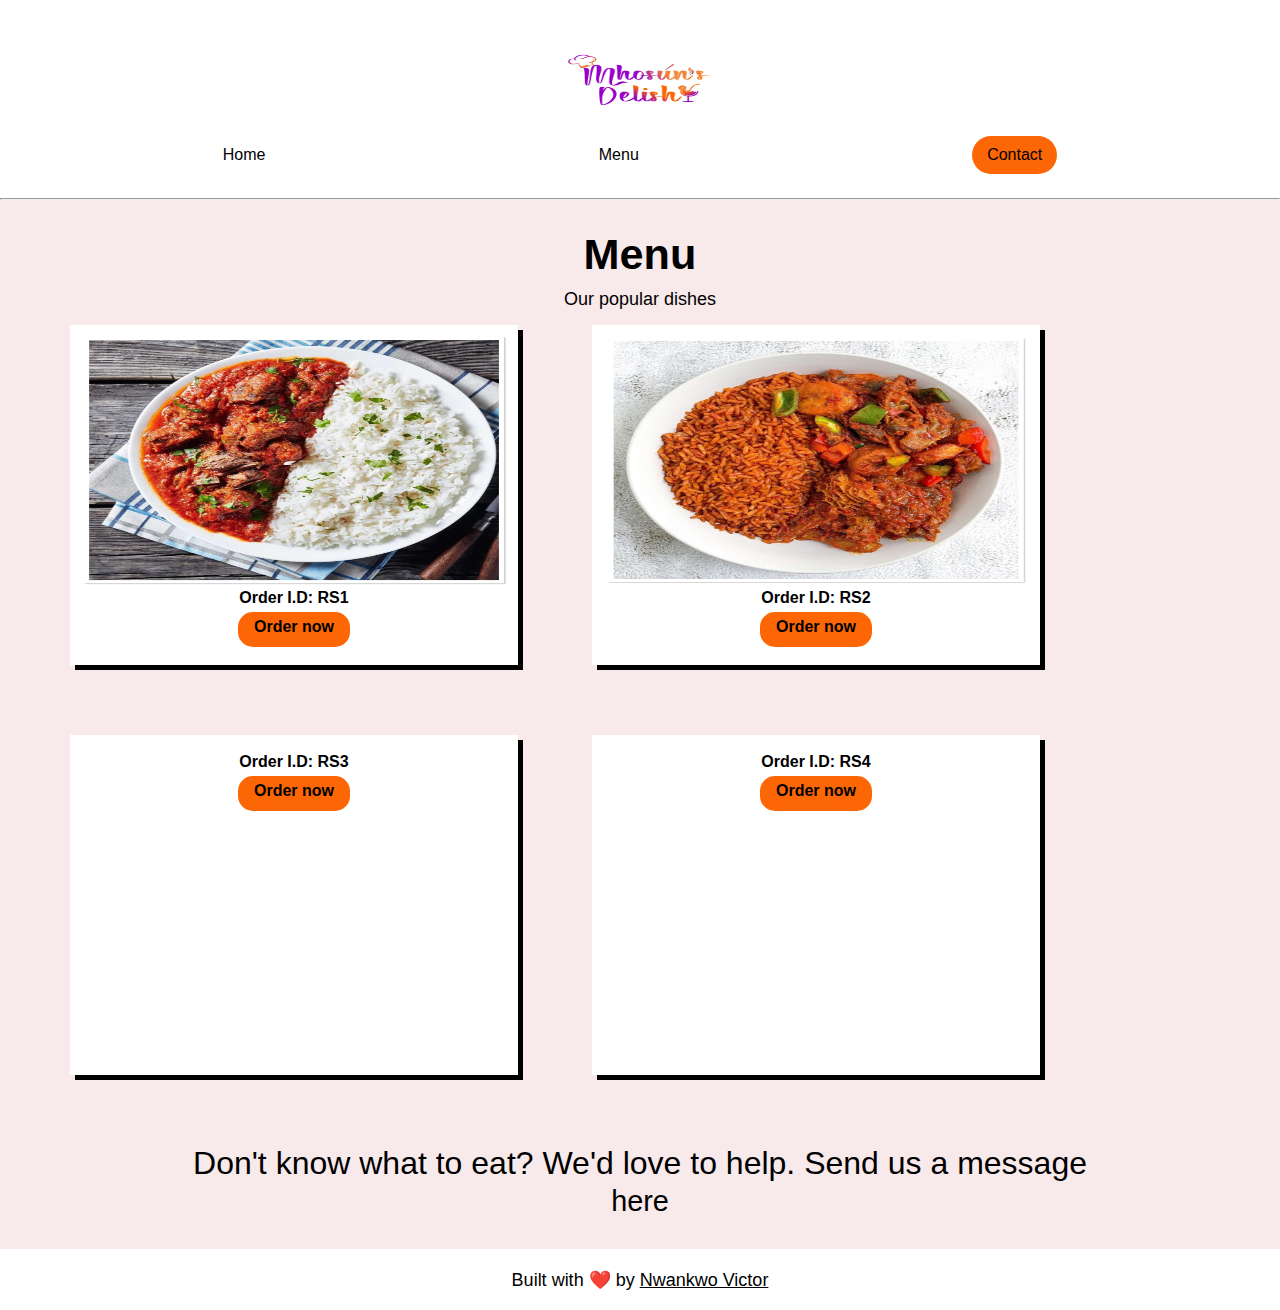
==== menu.html @ 2c5dbc8f "Chore: finshed development of mobile, mobile landscape, and tablet screen sizes of Mhosún Delish lan" ====
<!DOCTYPE html>
<html lang="en">
<head>
    <meta charset="UTF-8">
    <meta name="viewport" content="width=device-width, initial-scale=1.0">
    <title>Menu</title>
    <link rel="stylesheet" href="styles.css">
    <link rel="shortcut icon" href="./assets/logo.jpg" type="image/x-icon">
    <link rel="preconnect" href="https://fonts.googleapis.com">
    <link rel="preconnect" href="https://fonts.gstatic.com" crossorigin>
    <link href="https://fonts.googleapis.com/css2?family=Lato:ital,wght@0,100;0,300;0,400;0,700;0,900;1,100;1,300;1,400;1,700;1,900&family=Rouge+Script&display=swap" rel="stylesheet">
    <link rel="preconnect" href="https://fonts.googleapis.com">
    <link rel="preconnect" href="https://fonts.gstatic.com" crossorigin>
    <link href="https://fonts.googleapis.com/css2?family=Lato:ital,wght@0,100;0,300;0,400;0,700;0,900;1,100;1,300;1,400;1,700;1,900&family=Niconne&family=Rouge+Script&display=swap" rel="stylesheet">
</head>
<body>
    <div id="header">
        <a href="/"><img src="./assets/logo.jpg" alt="logo" class="logo"></a>
        <nav>
            <a href="index.html">Home</a>
            <a href="menu.html">Menu</a>
            <a href="https://www.instagram.com/mhosuns.delish?igsh=NTc4MTIwNjQ2YQ==" class="contact" target="_blank">Contact</a>
        </nav>
    </div>

    <hr>

    <div id="Menu">
        <h1>Menu</h1>
        <p>Our popular dishes</p>
        <div class="menu-tile">
            <img src="./assets/Hero pic - 1.jpg" alt="" class="menu-img">
            <p>Order I.D: RS1</p>
            <button><a href="https://www.instagram.com/mhosuns.delish?igsh=NTc4MTIwNjQ2YQ==" target="_blank"><p>Order now</p></a></button>
        </div>
        <div class="menu-tile">
            <img src="./assets/Hero pic - 2.jpg" alt="" class="menu-img">
            <p>Order I.D: RS2</p>
            <button><a href="https://www.instagram.com/mhosuns.delish?igsh=NTc4MTIwNjQ2YQ==" target="_blank"><p>Order now</p></a></button>
        </div>
        <div class="menu-tile">
            <img src="" alt="">
            <p>Order I.D: RS3</p>
            <button><a href="https://www.instagram.com/mhosuns.delish?igsh=NTc4MTIwNjQ2YQ==" target="_blank"><p>Order now</p></a></button>
        </div>
        <div class="menu-tile">
            <img src="" alt="">
            <p>Order I.D: RS4</p>
            <button><a href="https://www.instagram.com/mhosuns.delish?igsh=NTc4MTIwNjQ2YQ==" target="_blank"><p>Order now</p></a></button>
        </div>
        <p class="cta-text">Don't know what to eat? We'd love to help. Send us a message <a href="https://www.instagram.com/mhosuns.delish?igsh=NTc4MTIwNjQ2YQ==" target="_blank">here</a></p>
    </div>
    <div id="footer">
        <p>Built with ❤️ by <a href="https://x.com/theuzoman" target="_blank">Nwankwo Victor</a></p>
    </div>
</body>
</html>
---- styles.css ----
/* Resetting browser preset styling */
* {
    margin: 0;
    box-sizing: border-box;
}


/* Index page heading 1 and paragraph styles */
h1 {
    font-size: 2.5rem;
    font-family: Arial, Helvetica, sans-serif;
    text-align: center;
    margin-bottom: 20px;
}

p {
    color: black;
    font-size: 16px;
    font-family: 'Segoe UI', Tahoma, Geneva, Verdana, sans-serif;
    font-weight: 400;
    margin-bottom: 0px;
    text-align: center;
}

/* Hero image style */
img {
    max-width: 100%;
    height: 200px;
    margin-top: 0px;
}

/* Index page span style */
span {
    color: #fd6604;
    font-family: cursive;
    font-weight: 400;
    font-size: 3.5rem;
    font-weight: bold;
}


/* Navigation section styles */
nav {
    background-color: white;
    padding: 16px;
    margin-bottom: 0px;
    display: flex;
    justify-content: space-around;
    align-items: center;
}

nav a {
    color: black;
    text-decoration: none;
    font-size: 14px;
    font-family: 'Segoe UI', Tahoma, Geneva, Verdana, sans-serif;
    font-weight: 500;
    margin-bottom: 8px;
}

nav a:hover {
    text-decoration: underline;
}


/* Logo style */
.logo {
    height: 80px;
    display: block;
    margin-left: 25%;
    margin-top: 40px;
    width: 50%;
}


/* Navigation section contact style */
.contact {
    font-size: 16px;
    background-color: #fd6604;
    padding: 10px 15px;
    border-radius: 20px;
    font-family: 'Segoe UI', Tahoma, Geneva, Verdana, sans-serif;
}

.contact:hover {
    background-color: white;
    text-decoration: underline;
}


/* Hero section style */
#hero {
    background-color: #f8e9eb;
    padding: 20px 40px;
}

#menu {
    background-color: #f8e9eb;
}

/* Hero image style */
.hero-img {
    margin: 20px 0px;
    margin-bottom: 5px;
    width: 100%;
    height: 150px;
    box-shadow: 5px 5px black;
    border-radius: 10px;
}


/* Hero button style */
.button {
    background-color: #fd6604;
    padding: 10px 20px;
    margin-top: 12px;
    margin-bottom: 20px;
    border-radius: 20px;
    font-size: 1rem;
    font-family: 'Segoe UI', Tahoma, Geneva, Verdana, sans-serif;
    font-weight: 500;
    border: 0px;
}


/* Menu.html styles */
#Menu {
    background-color: #f8e9eb;
}

#Menu h1 {
    font-size: 2.5rem;
    font-family: Arial, Helvetica, sans-serif;
    text-align: center;
    padding-top: 30px;
    padding-bottom: 0px;
    margin-bottom: 0px;
}

#Menu p {
    color: black;
    font-size: 16px;
    font-family: 'Segoe UI', Tahoma, Geneva, Verdana, sans-serif;
    margin-bottom: 15px;
    text-align: center;
}

#Menu > div {
    background-color: white;
    margin-top: 20px auto;
    width: 60%;
    text-align: center;
    box-shadow: 5px 5px black;
    align-items: center;
    margin-left: 20%;
    margin-bottom: 40px;
}

.menu-img {
    width: 95%;
    margin: 10px 5px;
    margin-bottom: 0px;
}

#Menu .menu-tile > p {
    font-size: 16px;
    font-family: 'Segoe UI', Tahoma, Geneva, Verdana, sans-serif;
    font-weight: 700;
    margin: 0px;
}

#Menu .menu-tile > button {
    margin-top: 5px;
    margin-bottom: 10px;
    background-color: #fd6604;
    border-radius: 15px;
    border: 0px;
}

#Menu .menu-tile > button p {
    font-size: 16px;
    font-weight: bold;
    margin-top: 0px;
    margin-bottom: 5px;
    margin-left: 5px;
    margin-right: 5px;
    background-color: #fd6604;
    border-radius: 20px;
    border: 0px;
    padding: 5px;
}

#Menu .cta-text {
    font-size: 1.5rem;
    margin: 20px 70px;
    padding-bottom: 30px;
}

#Menu a {
    color: black;
    text-decoration: none;
    font-size: 12px;
    font-family: 'Segoe UI', Tahoma, Geneva, Verdana, sans-serif;
    font-weight: 500;
}

#Menu .cta-text a {
    font-size: 1.5rem;
    margin: 20px 70px;
    padding-bottom: 30px;
}

#Menu .cta-text a:hover {
    text-decoration: underline;
}


/* Footer styles */
#footer {
    color: black;
    text-decoration: none;
    font-size: 12px;
    font-family: 'Segoe UI', Tahoma, Geneva, Verdana, sans-serif;
    font-weight: 500;
    padding-top: 10px;
}

#footer a {
    color: black;
    text-decoration: underline;
    padding-bottom: 20px;
}

#footer > p > a:hover {
    text-decoration: none;
}


/* Small devices (Landscape phones, 576px and above) */
@media (min-width: 576px) {
    /* CSS styles */
    .logo {
        height: 80px;
        display: block;
        margin-left: 35%;
        margin-top: 40px;
        width: 30%;
    }

    nav {
        background-color: white;
        padding: 16px;
        margin: 0px 40px;
        display: flex;
        justify-content: space-around;
        align-items: center;
    }

    h1 {
        font-size: 2.5rem;
        font-family: Arial, Helvetica, sans-serif;
        text-align: center;
        margin: 20px 50px;
        margin-top: 0px;
    }

    p {
        color: black;
        font-size: 16px;
        font-family: Verdana, Geneva, Tahoma, sans-serif;
        margin: 0px 50px;
        text-align: center;
    }
    
    .hero-img {
        margin: 20px 70px;
        margin-bottom: 5px;
        width: 70%;
        height: 230px;
        box-shadow: 5px 5px black;
        border-radius: 10px;
    }

    .button {
        background-color: #fd6604;
        padding: 10px 20px;
        margin-top: 12px;
        margin-bottom: 20px;
        margin-left: 70px;
        border-radius: 20px;
        font-size: 1rem;
        font-family: 'Segoe UI', Tahoma, Geneva, Verdana, sans-serif;
        font-weight: 500;
        border: 0px;
    }

    /* Menu styles */

    .menu-img {
        width: 95%;
        height: 300px;
        margin: 10px 5px;
        margin-bottom: 0px;
    }

    #Menu .menu-tile > button p {
        font-size: 16px;
        margin-top: 0px;
        margin-bottom: 5px;
        margin-left: 5px;
        margin-right: 5px;
        background-color: #fd6604;
        border-radius: 20px;
        border: 0px;
        padding: 5px;
    }

    #Menu .cta-text {
        font-size: 1.8rem;
        margin: 20px 70px;
        padding-bottom: 30px;
    }

    #Menu .cta-text a {
        font-size: 1.8rem;
        margin: 20px 70px;
        padding-bottom: 30px;
    }

}

/* Medium devices (tablets, 768px and above) */
@media (min-width: 768px) {
    /* CSS styles */
    .logo {
        height: 80px;
        display: block;
        margin-left: 40%;
        margin-top: 40px;
        width: 20%;
    }

    p {
        color: black;
        font-size: 16px;
        font-family: Verdana, Geneva, Tahoma, sans-serif;
        margin: 0px 100px;
        text-align: center;
    }

    nav a {
        color: black;
        text-decoration: none;
        font-size: 16px;
        font-family: 'Segoe UI', Tahoma, Geneva, Verdana, sans-serif;
        font-weight: 500;
        margin-bottom: 8px;
    }

    .hero-img {
        margin: 30px 100px;
        margin-bottom: 10px;
        width: 70%;
        height: 300px;
        box-shadow: 5px 5px black;
        border-radius: 10px;
    }

    .button {
        background-color: #fd6604;
        padding: 10px 20px;
        margin-top: 12px;
        margin-bottom: 20px;
        margin-left: 100px;
        border-radius: 20px;
        font-size: 1rem;
        font-family: 'Segoe UI', Tahoma, Geneva, Verdana, sans-serif;
        font-weight: 500;
        border: 0px;
    }

    #Menu h1 {
        font-size: 2.7rem;
        font-family: Arial, Helvetica, sans-serif;
        text-align: center;
        padding-top: 30px;
        padding-bottom: 0px;
        margin-bottom: 0px;
    }

    #Menu p {
        color: black;
        font-size: 18px;
        font-family: 'Segoe UI', Tahoma, Geneva, Verdana, sans-serif;
        margin-bottom: 15px;
        text-align: center;
    }


    p {
        color: black;
        font-size: 18px;
        font-family: Verdana, Geneva, Tahoma, sans-serif;
        margin: 0px 100px;
        text-align: center;
        margin-top: 10px;
    }

    .menu-img {
        width: 95%;
        height: 250px;
        margin: 10px 5px;
        margin-bottom: 0px;
    }

    #Menu .cta-text {
        font-size: 2rem;
        margin: 0px 150px;
        padding-bottom: 30px;
    }

    #Menu > div {
        background-color: white;
        margin-top: 20px auto;
        width: 35%;
        height: 340px;
        display: inline-block;
        text-align: center;
        box-shadow: 5px 5px black;
        align-items: center;
        margin-left: 70px;
        margin-bottom: 70px;
    }

    #Menu .menu-tile > button p {
        font-size: 16px;
        margin-top: 0px;
        margin-bottom: 5px;
        margin-left: 5px;
        margin-right: 5px;
        background-color: #fd6604;
        border-radius: 20px;
        border: 0px;
        padding: 5px;
    }


}

/* Large devices (desktops, 992px and above) */
@media (min-width: 992px) {
    /* CSS styles */
}

/* Extra large devices (Large desktops, 1200px and above) */
@media (min-width: 1200px) {
    /* CSS styles */
}
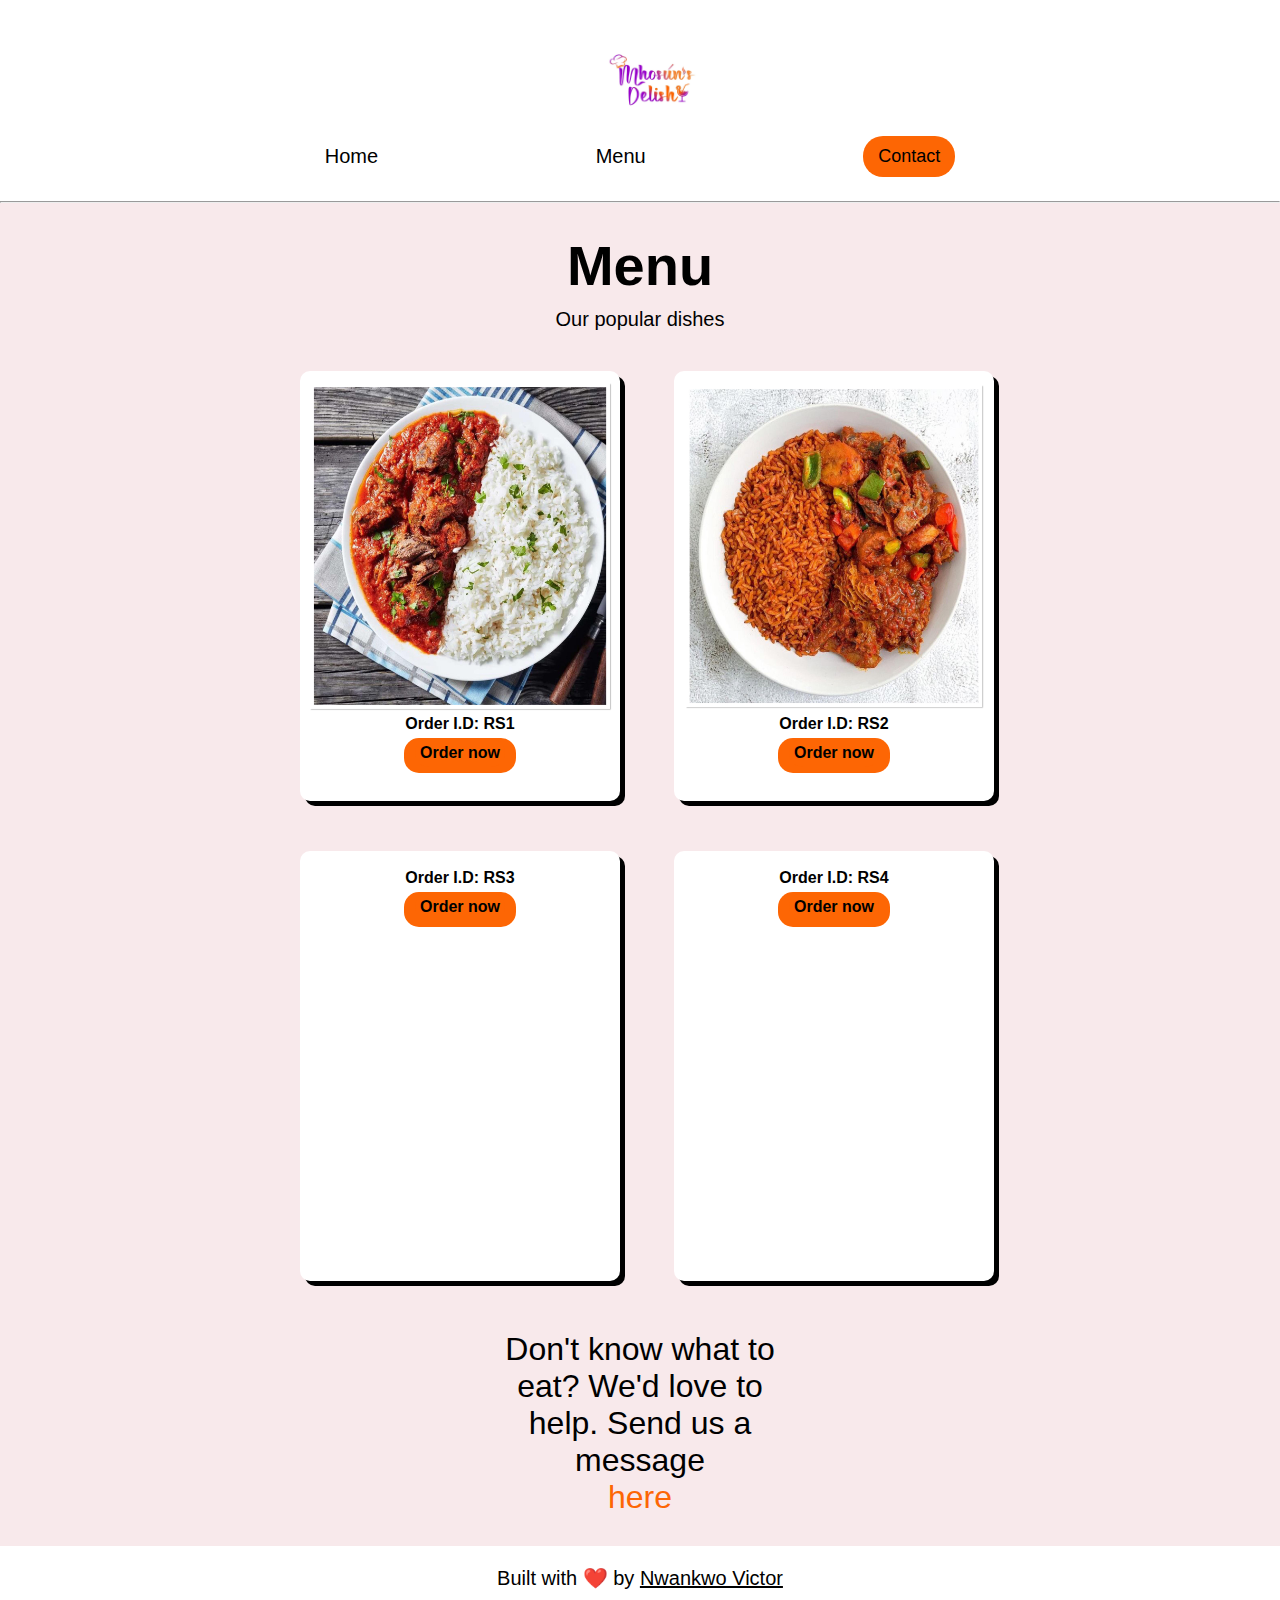
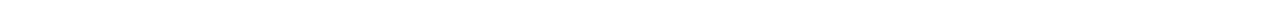
==== commit fd4ab878: "Chore: Adjusted menu items on laptop screen size." ====
--- a/menu.html
+++ b/menu.html
@@ -27,23 +27,23 @@
 
     <div id="Menu">
         <h1>Menu</h1>
-        <p>Our popular dishes</p>
+        <p class="menu-p">Our popular dishes</p>
         <div class="menu-tile">
-            <img src="./assets/Hero pic - 1.jpg" alt="" class="menu-img">
+            <img src="./assets/Hero pic - 1.jpg" alt="White rice and stew" class="menu-img">
             <p>Order I.D: RS1</p>
             <button><a href="https://www.instagram.com/mhosuns.delish?igsh=NTc4MTIwNjQ2YQ==" target="_blank"><p>Order now</p></a></button>
         </div>
-        <div class="menu-tile">
-            <img src="./assets/Hero pic - 2.jpg" alt="" class="menu-img">
+        <div class="menu-tile" style="margin-left: 50px;">
+            <img src="./assets/Hero pic - 2.jpg" alt="Jollof rice" class="menu-img">
             <p>Order I.D: RS2</p>
             <button><a href="https://www.instagram.com/mhosuns.delish?igsh=NTc4MTIwNjQ2YQ==" target="_blank"><p>Order now</p></a></button>
         </div>
-        <div class="menu-tile">
+        <div class="menu-tile" style="margin-top:0px;">
             <img src="" alt="">
             <p>Order I.D: RS3</p>
             <button><a href="https://www.instagram.com/mhosuns.delish?igsh=NTc4MTIwNjQ2YQ==" target="_blank"><p>Order now</p></a></button>
         </div>
-        <div class="menu-tile">
+        <div class="menu-tile" style="margin-left: 50px;">
             <img src="" alt="">
             <p>Order I.D: RS4</p>
             <button><a href="https://www.instagram.com/mhosuns.delish?igsh=NTc4MTIwNjQ2YQ==" target="_blank"><p>Order now</p></a></button>
--- a/styles.css
+++ b/styles.css
@@ -18,7 +18,7 @@
     font-size: 16px;
     font-family: 'Segoe UI', Tahoma, Geneva, Verdana, sans-serif;
     font-weight: 400;
-    margin-bottom: 0px;
+    margin-bottom: 5px;
     text-align: center;
 }
 
@@ -151,6 +151,7 @@
     width: 60%;
     text-align: center;
     box-shadow: 5px 5px black;
+    border-radius: 10px;
     align-items: center;
     margin-left: 20%;
     margin-bottom: 40px;
@@ -208,6 +209,7 @@
     font-size: 1.5rem;
     margin: 20px 70px;
     padding-bottom: 30px;
+    color: #fd6604;
 }
 
 #Menu .cta-text a:hover {
@@ -298,9 +300,23 @@
 
     .menu-img {
         width: 95%;
-        height: 300px;
+        height: 250px;
         margin: 10px 5px;
         margin-bottom: 0px;
+    }
+
+    #Menu > div {
+        background-color: white;
+        margin-top: 20px auto;
+        width: 35%;
+        height: 340px;
+        display: inline-block;
+        text-align: center;
+        border-radius: 10px;
+        box-shadow: 5px 5px black;
+        align-items: center;
+        margin-left: 55px;
+        margin-bottom: 50px;
     }
 
     #Menu .menu-tile > button p {
@@ -317,7 +333,7 @@
 
     #Menu .cta-text {
         font-size: 1.8rem;
-        margin: 20px 70px;
+        margin: 0px 70px;
         padding-bottom: 30px;
     }
 
@@ -325,6 +341,7 @@
         font-size: 1.8rem;
         margin: 20px 70px;
         padding-bottom: 30px;
+        color: #fd6604;
     }
 
 }
@@ -380,7 +397,7 @@
     }
 
     #Menu h1 {
-        font-size: 2.7rem;
+        font-size: 3.5rem;
         font-family: Arial, Helvetica, sans-serif;
         text-align: center;
         padding-top: 30px;
@@ -390,9 +407,10 @@
 
     #Menu p {
         color: black;
-        font-size: 18px;
-        font-family: 'Segoe UI', Tahoma, Geneva, Verdana, sans-serif;
-        margin-bottom: 15px;
+        font-size: 20px;
+        font-weight: 500;
+        font-family: 'Segoe UI', Tahoma, Geneva, Verdana, sans-serif;
+        margin-bottom: 40px;
         text-align: center;
     }
 
@@ -426,9 +444,10 @@
         height: 340px;
         display: inline-block;
         text-align: center;
+        border-radius: 10px;
         box-shadow: 5px 5px black;
         align-items: center;
-        margin-left: 70px;
+        margin-left: 80px;
         margin-bottom: 70px;
     }
 
@@ -450,6 +469,121 @@
 /* Large devices (desktops, 992px and above) */
 @media (min-width: 992px) {
     /* CSS styles */
+    .logo {
+        height: 80px;
+        display: block;
+        margin-left: 45%;
+        margin-top: 40px;
+        width: 12%;
+    }
+
+    nav {
+        background-color: white;
+        padding: 16px;
+        margin: 0px 200px;
+        display: flex;
+        justify-content: space-around;
+        align-items: center;
+    }
+
+    nav a {
+        color: black;
+        text-decoration: none;
+        font-size: 20px;
+        font-family: 'Segoe UI', Tahoma, Geneva, Verdana, sans-serif;
+        font-weight: 500;
+        margin-bottom: 8px;
+    }
+
+    h1 {
+        font-size: 4.5rem;
+        font-family: Arial, Helvetica, sans-serif;
+        text-align: center;
+        margin: 20px 250px;
+        margin-top: 0px;
+    }
+
+    p {
+        color: black;
+        font-size: 20px;
+        font-family: Verdana, Geneva, Tahoma, sans-serif;
+        margin: 0px 300px;
+        text-align: center;
+        margin-top: 10px;
+    }
+
+    .hero-img {
+        margin: 30px 300px;
+        margin-bottom: 10px;
+        width: 50%;
+        height: 400px;
+        box-shadow: 5px 5px black;
+        border-radius: 10px;
+    }
+
+    .button {
+        background-color: #fd6604;
+        padding: 10px 20px;
+        margin-top: 12px;
+        margin-bottom: 20px;
+        margin-left: 300px;
+        border-radius: 20px;
+        font-size: 1.2rem;
+        font-family: 'Segoe UI', Tahoma, Geneva, Verdana, sans-serif;
+        font-weight: 500;
+        border: 0px;
+    }
+
+    span {
+        color: #fd6604;
+        font-family: cursive;
+        font-weight: 400;
+        font-size: 4rem;
+        font-weight: bold;
+    }
+
+    .contact {
+        font-size: 18px;
+        background-color: #fd6604;
+        padding: 10px 15px;
+        border-radius: 20px;
+        font-family: 'Segoe UI', Tahoma, Geneva, Verdana, sans-serif;
+    }
+
+    #Menu > div {
+        background-color: white;
+        margin-top: 20px auto;
+        width: 25%;
+        height: 430px;
+        display: inline-block;
+        text-align: center;
+        border-radius: 10px;
+        box-shadow: 5px 5px black;
+        align-items: center;
+        margin-left: 300px;
+        margin-bottom: 50px;
+    }
+
+    .menu-img {
+        width: 95%;
+        height: 330px;
+        margin: 10px 5px;
+        margin-bottom: 0px;
+    }
+
+    #Menu .cta-text {
+        font-size: 2rem;
+        margin: 0px 500px;
+        padding-bottom: 30px;
+    }
+
+    #Menu .cta-text a {
+        color: #fd6604;
+        font-size: 2rem;
+        margin: 20px 70px;
+        padding-bottom: 30px;
+    }
+
 }
 
 /* Extra large devices (Large desktops, 1200px and above) */
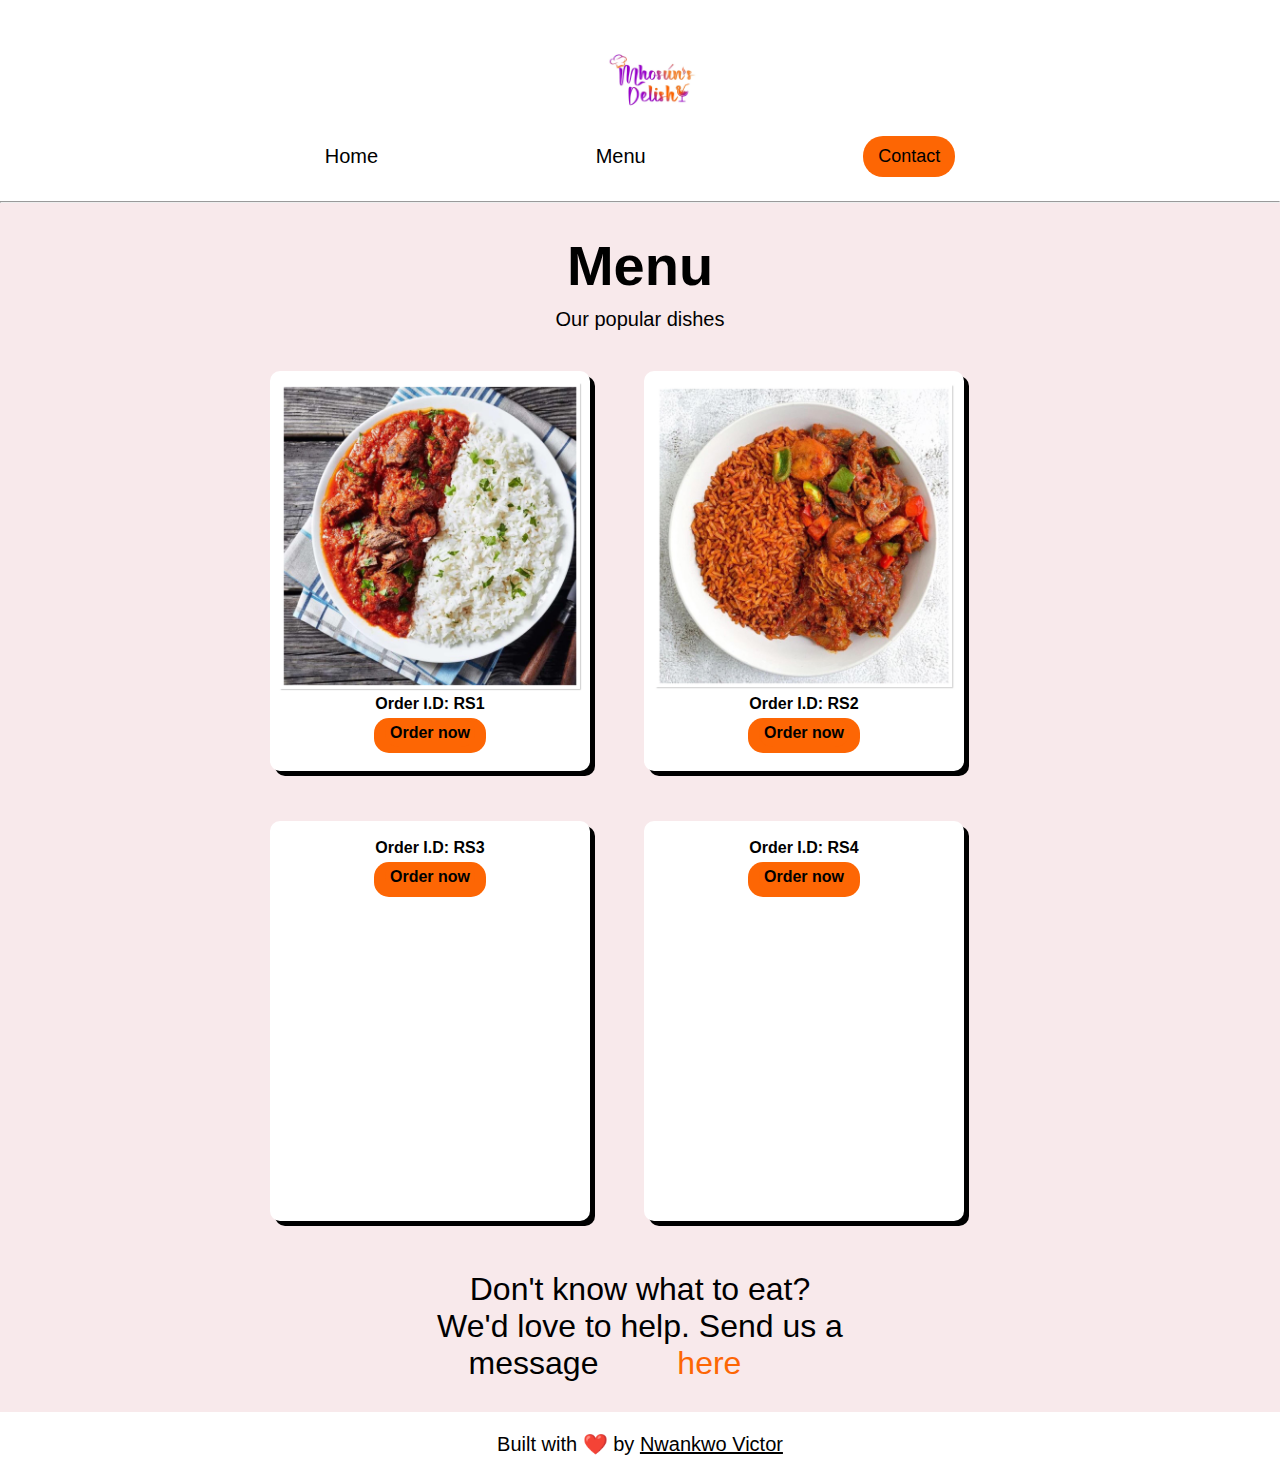
==== commit d24b6ea9: "Chore: Added inline styles to menu tiles." ====
--- a/menu.html
+++ b/menu.html
@@ -34,7 +34,7 @@
             <button><a href="https://www.instagram.com/mhosuns.delish?igsh=NTc4MTIwNjQ2YQ==" target="_blank"><p>Order now</p></a></button>
         </div>
         <div class="menu-tile" style="margin-left: 50px;">
-            <img src="./assets/Hero pic - 2.jpg" alt="Jollof rice" class="menu-img">
+            <img src="./assets/Hero pic - 2.jpg" alt="Jollof" class="menu-img">
             <p>Order I.D: RS2</p>
             <button><a href="https://www.instagram.com/mhosuns.delish?igsh=NTc4MTIwNjQ2YQ==" target="_blank"><p>Order now</p></a></button>
         </div>
--- a/styles.css
+++ b/styles.css
@@ -193,6 +193,7 @@
 
 #Menu .cta-text {
     font-size: 1.5rem;
+    font-weight: 500;
     margin: 20px 70px;
     padding-bottom: 30px;
 }
@@ -357,6 +358,14 @@
         width: 20%;
     }
 
+    h1 {
+        font-size: 2.8rem;
+        font-family: Arial, Helvetica, sans-serif;
+        text-align: center;
+        margin: 20px 70px;
+        margin-top: 0px;
+    }
+
     p {
         color: black;
         font-size: 16px;
@@ -513,7 +522,7 @@
     }
 
     .hero-img {
-        margin: 30px 300px;
+        margin: 30px 310px;
         margin-bottom: 10px;
         width: 50%;
         height: 400px;
@@ -586,7 +595,179 @@
 
 }
 
+/* Laptops - 1024px */
+@media (min-width: 1024px) {
+    /* CSS styles */
+    h1 {
+        font-size: 4rem;
+        font-family: Arial, Helvetica, sans-serif;
+        text-align: center;
+        margin: 20px 200px;
+        margin-top: 0px;
+    }
+
+    p {
+        color: black;
+        font-size: 20px;
+        font-family: Verdana, Geneva, Tahoma, sans-serif;
+        margin: 0px 200px;
+        text-align: center;
+        margin-top: 10px;
+    }
+
+    .hero-img {
+        margin: 30px 190px;
+        margin-bottom: 10px;
+        width: 60%;
+        height: 380px;
+        box-shadow: 5px 5px black;
+        border-radius: 10px;
+    }
+
+    .button {
+        background-color: #fd6604;
+        padding: 10px 20px;
+        margin-top: 12px;
+        margin-bottom: 20px;
+        margin-left: 190px;
+        border-radius: 20px;
+        font-size: 1.2rem;
+        font-family: 'Segoe UI', Tahoma, Geneva, Verdana, sans-serif;
+        font-weight: 500;
+        border: 0px;
+    }
+
+    #Menu > div {
+        background-color: white;
+        margin-top: 20px auto;
+        width: 29%;
+        height: 380px;
+        display: inline-block;
+        text-align: center;
+        border-radius: 10px;
+        box-shadow: 5px 5px black;
+        align-items: center;
+        margin-left: 185px;
+        margin-bottom: 50px;
+    }
+
+    .menu-img {
+        width: 95%;
+        height: 290px;
+        margin: 10px 5px;
+        margin-bottom: 0px;
+    }
+
+    #Menu .cta-text {
+        font-size: 2rem;
+        margin: 0px 330px;
+        padding-bottom: 30px;
+    }
+}
+
 /* Extra large devices (Large desktops, 1200px and above) */
 @media (min-width: 1200px) {
     /* CSS styles */
+    .hero-img {
+        margin: 30px 280px;
+        margin-bottom: 10px;
+        width: 50%;
+        height: 400px;
+        box-shadow: 5px 5px black;
+        border-radius: 10px;
+    }
+
+    .button {
+        background-color: #fd6604;
+        padding: 10px 20px;
+        margin-top: 12px;
+        margin-bottom: 20px;
+        margin-left: 280px;
+        border-radius: 20px;
+        font-size: 1.2rem;
+        font-family: 'Segoe UI', Tahoma, Geneva, Verdana, sans-serif;
+        font-weight: 500;
+        border: 0px;
+    }
+
+    #Menu > div {
+        background-color: white;
+        margin-top: 20px auto;
+        width: 25%;
+        height: 400px;
+        display: inline-block;
+        text-align: center;
+        border-radius: 10px;
+        box-shadow: 5px 5px black;
+        align-items: center;
+        margin-left: 270px;
+        margin-bottom: 50px;
+    }
+
+    .menu-img {
+        width: 95%;
+        height: 310px;
+        margin: 10px 5px;
+        margin-bottom: 0px;
+    }
+
+    #Menu .cta-text {
+        font-size: 2rem;
+        margin: 0px 430px;
+        padding-bottom: 30px;
+    }
+    
+}
+
+/* Laptop large (1316px) */
+@media (min-width: 1316px) {
+    /* CSS styles */
+    .hero-img {
+        margin: 30px 300px;
+        margin-bottom: 10px;
+        width: 50%;
+        height: 400px;
+        box-shadow: 5px 5px black;
+        border-radius: 10px;
+    }
+
+    .button {
+        background-color: #fd6604;
+        padding: 10px 20px;
+        margin-top: 12px;
+        margin-bottom: 20px;
+        margin-left: 300px;
+        border-radius: 20px;
+        font-size: 1.2rem;
+        font-family: 'Segoe UI', Tahoma, Geneva, Verdana, sans-serif;
+        font-weight: 500;
+        border: 0px;
+    }
+
+    #Menu > div {
+        background-color: white;
+        margin-top: 20px auto;
+        width: 25%;
+        height: 400px;
+        display: inline-block;
+        text-align: center;
+        border-radius: 10px;
+        box-shadow: 5px 5px black;
+        align-items: center;
+        margin-left: 300px;
+        margin-bottom: 50px;
+    }
+
+    #Menu .cta-text {
+        font-size: 2.5rem;
+        margin: 0px 350px;
+        padding-bottom: 30px;
+    }
+
+    #Menu .cta-text a {
+        color: #fd6604;
+        font-size: 2.5rem;
+        margin: 20px 70px;
+        padding-bottom: 30px;
+    }
 }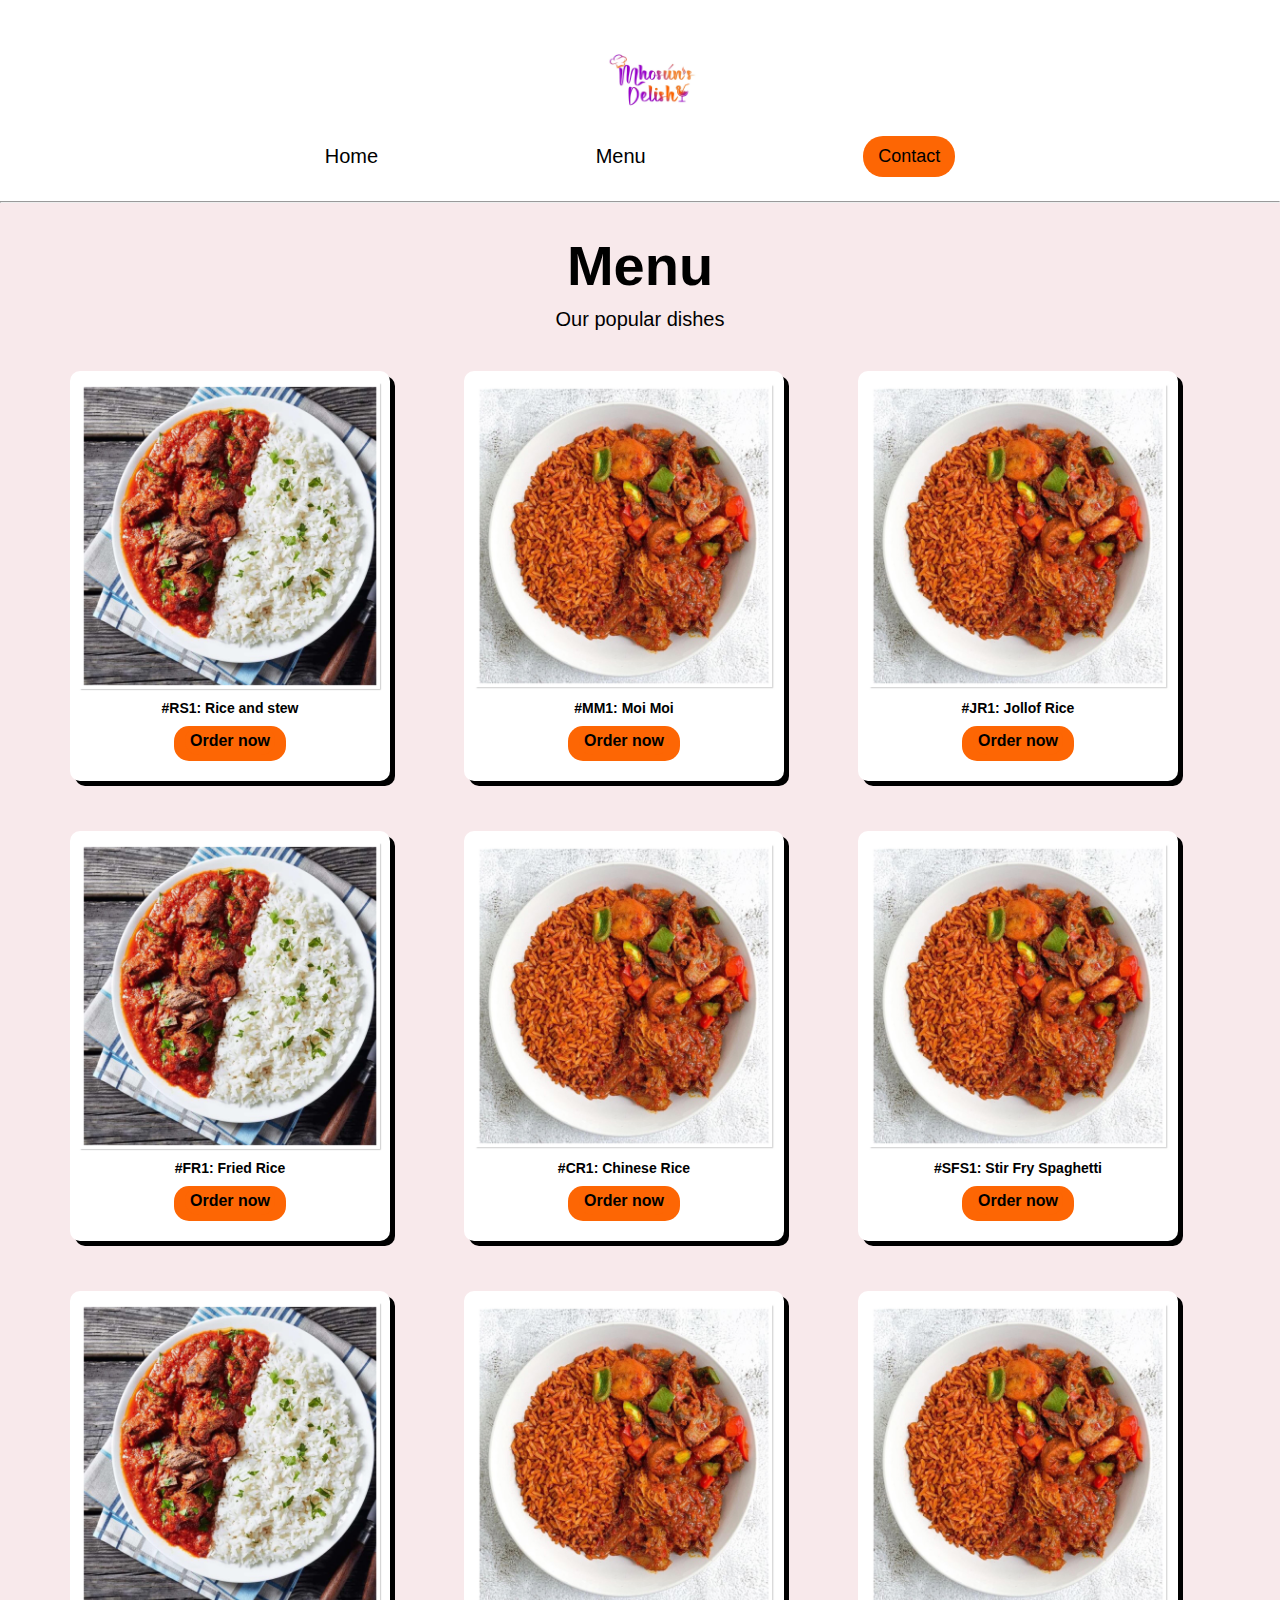
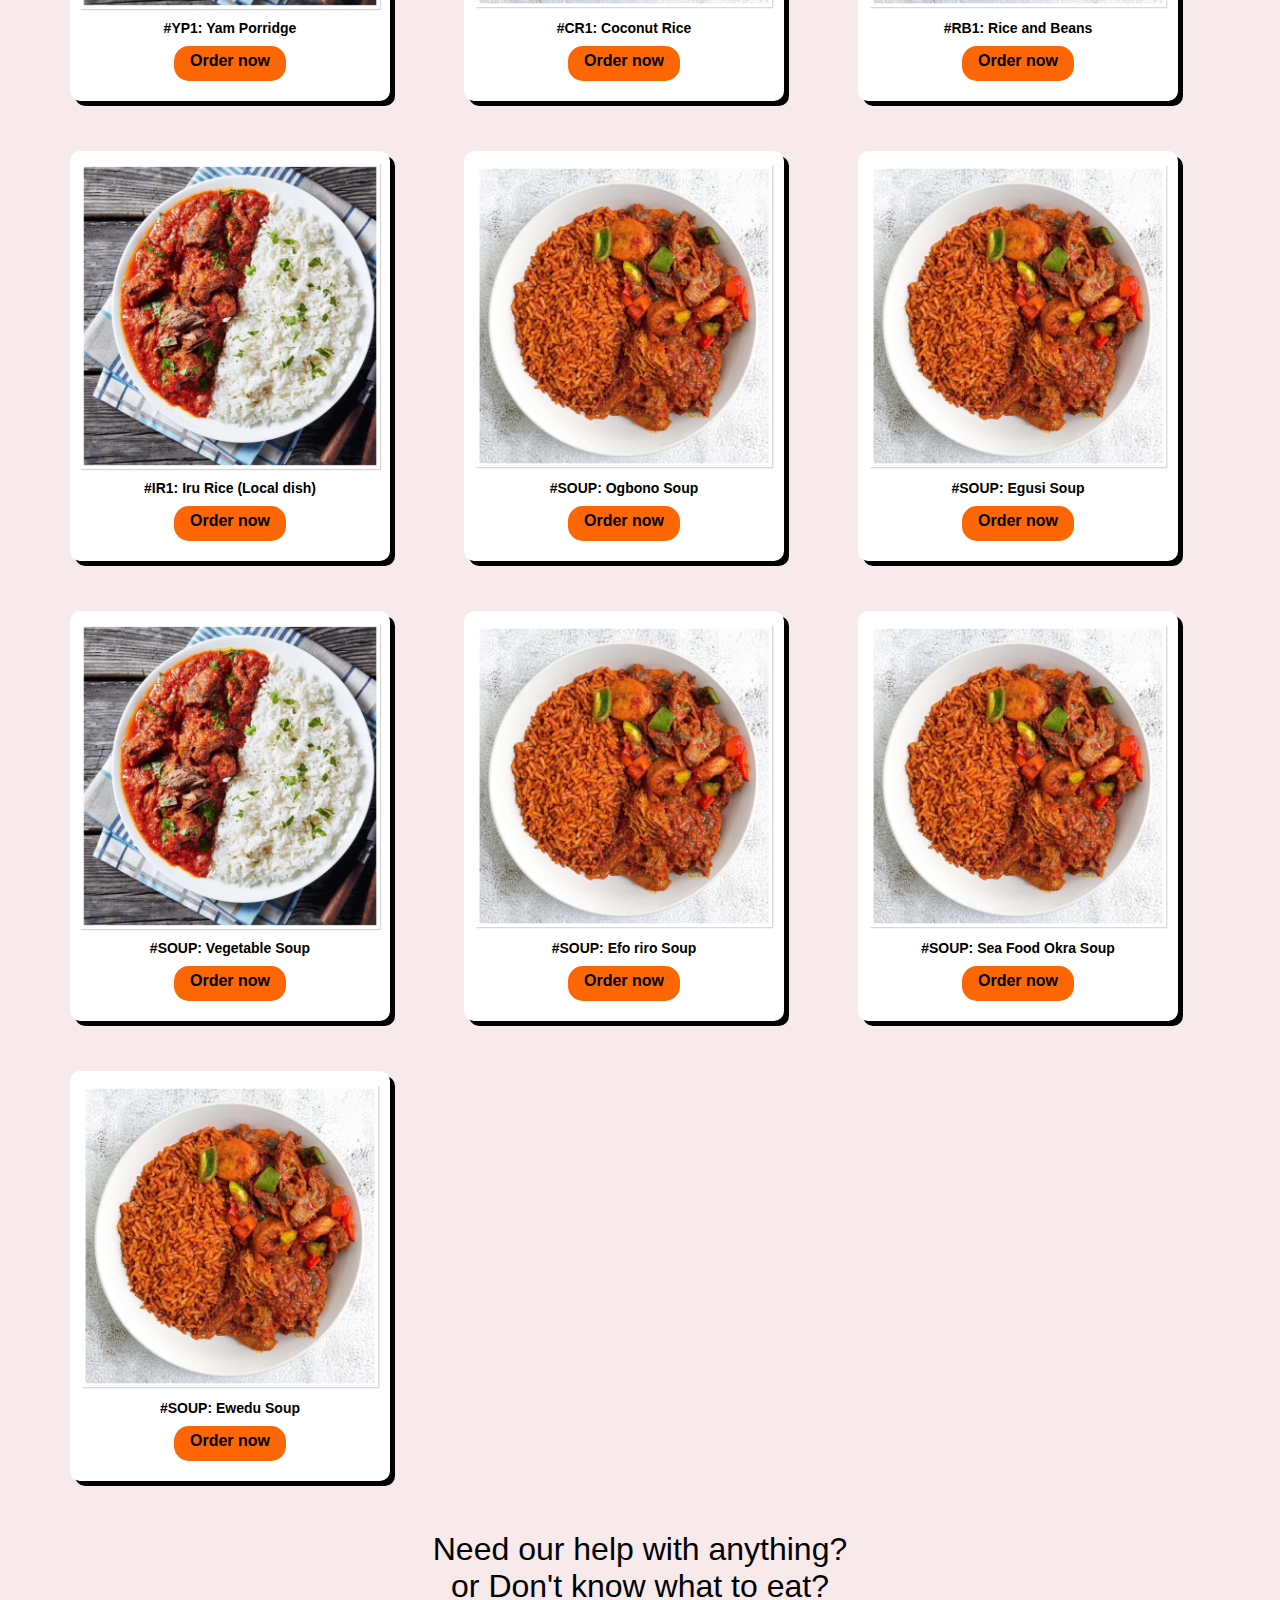
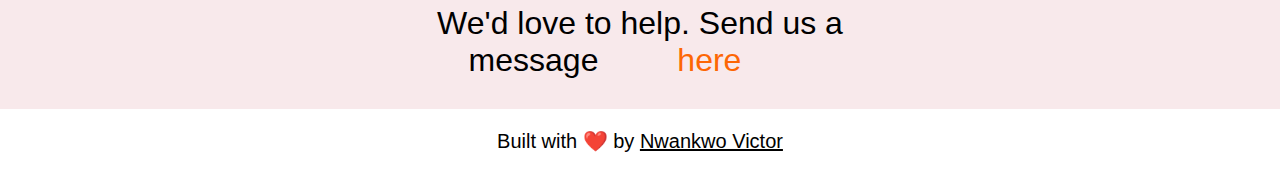
==== commit 9730d592: "Chore: Fixed Alignment on menu section for all screen sizes." ====
--- a/menu.html
+++ b/menu.html
@@ -1,59 +1,119 @@
-<!DOCTYPE html>
-<html lang="en">
-<head>
-    <meta charset="UTF-8">
-    <meta name="viewport" content="width=device-width, initial-scale=1.0">
-    <title>Menu</title>
-    <link rel="stylesheet" href="styles.css">
-    <link rel="shortcut icon" href="./assets/logo.jpg" type="image/x-icon">
-    <link rel="preconnect" href="https://fonts.googleapis.com">
-    <link rel="preconnect" href="https://fonts.gstatic.com" crossorigin>
-    <link href="https://fonts.googleapis.com/css2?family=Lato:ital,wght@0,100;0,300;0,400;0,700;0,900;1,100;1,300;1,400;1,700;1,900&family=Rouge+Script&display=swap" rel="stylesheet">
-    <link rel="preconnect" href="https://fonts.googleapis.com">
-    <link rel="preconnect" href="https://fonts.gstatic.com" crossorigin>
-    <link href="https://fonts.googleapis.com/css2?family=Lato:ital,wght@0,100;0,300;0,400;0,700;0,900;1,100;1,300;1,400;1,700;1,900&family=Niconne&family=Rouge+Script&display=swap" rel="stylesheet">
-</head>
-<body>
-    <div id="header">
-        <a href="/"><img src="./assets/logo.jpg" alt="logo" class="logo"></a>
-        <nav>
-            <a href="index.html">Home</a>
-            <a href="menu.html">Menu</a>
-            <a href="https://www.instagram.com/mhosuns.delish?igsh=NTc4MTIwNjQ2YQ==" class="contact" target="_blank">Contact</a>
-        </nav>
-    </div>
-
-    <hr>
-
-    <div id="Menu">
-        <h1>Menu</h1>
-        <p class="menu-p">Our popular dishes</p>
-        <div class="menu-tile">
-            <img src="./assets/Hero pic - 1.jpg" alt="White rice and stew" class="menu-img">
-            <p>Order I.D: RS1</p>
-            <button><a href="https://www.instagram.com/mhosuns.delish?igsh=NTc4MTIwNjQ2YQ==" target="_blank"><p>Order now</p></a></button>
-        </div>
-        <div class="menu-tile" style="margin-left: 50px;">
-            <img src="./assets/Hero pic - 2.jpg" alt="Jollof" class="menu-img">
-            <p>Order I.D: RS2</p>
-            <button><a href="https://www.instagram.com/mhosuns.delish?igsh=NTc4MTIwNjQ2YQ==" target="_blank"><p>Order now</p></a></button>
-        </div>
-        <div class="menu-tile" style="margin-top:0px;">
-            <img src="" alt="">
-            <p>Order I.D: RS3</p>
-            <button><a href="https://www.instagram.com/mhosuns.delish?igsh=NTc4MTIwNjQ2YQ==" target="_blank"><p>Order now</p></a></button>
-        </div>
-        <div class="menu-tile" style="margin-left: 50px;">
-            <img src="" alt="">
-            <p>Order I.D: RS4</p>
-            <button><a href="https://www.instagram.com/mhosuns.delish?igsh=NTc4MTIwNjQ2YQ==" target="_blank"><p>Order now</p></a></button>
-        </div>
-        <p class="cta-text">Don't know what to eat? We'd love to help. Send us a message <a href="https://www.instagram.com/mhosuns.delish?igsh=NTc4MTIwNjQ2YQ==" target="_blank">here</a></p>
-    </div>
-    <div id="footer">
-        <p>Built with ❤️ by <a href="https://x.com/theuzoman" target="_blank">Nwankwo Victor</a></p>
-    </div>
-</body>
-</html>
-
-
+<!DOCTYPE html>
+<html lang="en">
+<head>
+    <meta charset="UTF-8">
+    <meta name="viewport" content="width=device-width, initial-scale=1.0">
+    <title>Menu</title>
+    <link rel="stylesheet" href="styles.css">
+    <link rel="shortcut icon" href="./assets/logo.jpg" type="image/x-icon">
+    <link rel="preconnect" href="https://fonts.googleapis.com">
+    <link rel="preconnect" href="https://fonts.gstatic.com" crossorigin>
+    <link href="https://fonts.googleapis.com/css2?family=Lato:ital,wght@0,100;0,300;0,400;0,700;0,900;1,100;1,300;1,400;1,700;1,900&family=Rouge+Script&display=swap" rel="stylesheet">
+    <link rel="preconnect" href="https://fonts.googleapis.com">
+    <link rel="preconnect" href="https://fonts.gstatic.com" crossorigin>
+    <link href="https://fonts.googleapis.com/css2?family=Lato:ital,wght@0,100;0,300;0,400;0,700;0,900;1,100;1,300;1,400;1,700;1,900&family=Niconne&family=Rouge+Script&display=swap" rel="stylesheet">
+</head>
+<body>
+    <div id="header">
+        <a href="/"><img src="./assets/logo.jpg" alt="logo" class="logo"></a>
+        <nav>
+            <a href="index.html">Home</a>
+            <a href="menu.html">Menu</a>
+            <a href="https://www.instagram.com/mhosuns.delish?igsh=NTc4MTIwNjQ2YQ==" class="contact" target="_blank">Contact</a>
+        </nav>
+    </div>
+
+    <hr>
+
+    <div id="Menu">
+        <h1>Menu</h1>
+        <p class="menu-p">Our popular dishes</p>
+        <div class="menu-tile">
+            <img src="./assets/Hero pic - 1.jpg" alt="White rice and stew" class="menu-img">
+            <p>#RS1: Rice and stew</p>
+            <button><a href="https://www.instagram.com/mhosuns.delish?igsh=NTc4MTIwNjQ2YQ==" target="_blank"><p>Order now</p></a></button>
+        </div>
+        <div class="menu-tile">
+            <img src="./assets/Hero pic - 2.jpg" alt="Jollof" class="menu-img">
+            <p>#MM1: Moi Moi</p>
+            <button><a href="https://www.instagram.com/mhosuns.delish?igsh=NTc4MTIwNjQ2YQ==" target="_blank"><p>Order now</p></a></button>
+        </div>
+        <div class="menu-tile">
+            <img src="./assets/Hero pic - 2.jpg" alt="Jollof" class="menu-img">
+            <p>#JR1: Jollof Rice</p>
+            <button><a href="https://www.instagram.com/mhosuns.delish?igsh=NTc4MTIwNjQ2YQ==" target="_blank"><p>Order now</p></a></button>
+        </div>
+        <div class="menu-tile">
+            <img src="./assets/Hero pic - 1.jpg" alt="White rice and stew" class="menu-img">
+            <p>#FR1: Fried Rice</p>
+            <button><a href="https://www.instagram.com/mhosuns.delish?igsh=NTc4MTIwNjQ2YQ==" target="_blank"><p>Order now</p></a></button>
+        </div>
+        <div class="menu-tile">
+            <img src="./assets/Hero pic - 2.jpg" alt="Jollof" class="menu-img">
+            <p>#CR1: Chinese Rice</p>
+            <button><a href="https://www.instagram.com/mhosuns.delish?igsh=NTc4MTIwNjQ2YQ==" target="_blank"><p>Order now</p></a></button>
+        </div>
+        <div class="menu-tile">
+            <img src="./assets/Hero pic - 2.jpg" alt="Jollof" class="menu-img">
+            <p>#SFS1: Stir Fry Spaghetti</p>
+            <button><a href="https://www.instagram.com/mhosuns.delish?igsh=NTc4MTIwNjQ2YQ==" target="_blank"><p>Order now</p></a></button>
+        </div>
+        <div class="menu-tile">
+            <img src="./assets/Hero pic - 1.jpg" alt="White rice and stew" class="menu-img">
+            <p>#YP1: Yam Porridge</p>
+            <button><a href="https://www.instagram.com/mhosuns.delish?igsh=NTc4MTIwNjQ2YQ==" target="_blank"><p>Order now</p></a></button>
+        </div>
+        <div class="menu-tile">
+            <img src="./assets/Hero pic - 2.jpg" alt="Jollof" class="menu-img">
+            <p>#CR1: Coconut Rice</p>
+            <button><a href="https://www.instagram.com/mhosuns.delish?igsh=NTc4MTIwNjQ2YQ==" target="_blank"><p>Order now</p></a></button>
+        </div>
+        <div class="menu-tile">
+            <img src="./assets/Hero pic - 2.jpg" alt="Jollof" class="menu-img">
+            <p>#RB1: Rice and Beans</p>
+            <button><a href="https://www.instagram.com/mhosuns.delish?igsh=NTc4MTIwNjQ2YQ==" target="_blank"><p>Order now</p></a></button>
+        </div>
+        <div class="menu-tile">
+            <img src="./assets/Hero pic - 1.jpg" alt="White rice and stew" class="menu-img">
+            <p>#IR1: Iru Rice (Local dish)</p>
+            <button><a href="https://www.instagram.com/mhosuns.delish?igsh=NTc4MTIwNjQ2YQ==" target="_blank"><p>Order now</p></a></button>
+        </div>
+        <div class="menu-tile">
+            <img src="./assets/Hero pic - 2.jpg" alt="Jollof" class="menu-img">
+            <p>#SOUP: Ogbono Soup</p>
+            <button><a href="https://www.instagram.com/mhosuns.delish?igsh=NTc4MTIwNjQ2YQ==" target="_blank"><p>Order now</p></a></button>
+        </div>
+        <div class="menu-tile">
+            <img src="./assets/Hero pic - 2.jpg" alt="Jollof" class="menu-img">
+            <p>#SOUP: Egusi Soup</p>
+            <button><a href="https://www.instagram.com/mhosuns.delish?igsh=NTc4MTIwNjQ2YQ==" target="_blank"><p>Order now</p></a></button>
+        </div>
+        <div class="menu-tile">
+            <img src="./assets/Hero pic - 1.jpg" alt="White rice and stew" class="menu-img">
+            <p>#SOUP: Vegetable Soup</p>
+            <button><a href="https://www.instagram.com/mhosuns.delish?igsh=NTc4MTIwNjQ2YQ==" target="_blank"><p>Order now</p></a></button>
+        </div>
+        <div class="menu-tile">
+            <img src="./assets/Hero pic - 2.jpg" alt="Jollof" class="menu-img">
+            <p>#SOUP: Efo riro Soup</p>
+            <button><a href="https://www.instagram.com/mhosuns.delish?igsh=NTc4MTIwNjQ2YQ==" target="_blank"><p>Order now</p></a></button>
+        </div>
+        <div class="menu-tile">
+            <img src="./assets/Hero pic - 2.jpg" alt="Jollof" class="menu-img">
+            <p>#SOUP: Sea Food Okra Soup</p>
+            <button><a href="https://www.instagram.com/mhosuns.delish?igsh=NTc4MTIwNjQ2YQ==" target="_blank"><p>Order now</p></a></button>
+        </div>
+        <div class="menu-tile">
+            <img src="./assets/Hero pic - 2.jpg" alt="Jollof" class="menu-img">
+            <p>#SOUP: Ewedu Soup</p>
+            <button><a href="https://www.instagram.com/mhosuns.delish?igsh=NTc4MTIwNjQ2YQ==" target="_blank"><p>Order now</p></a></button>
+        </div>
+        <p class="cta-text">Need our help with anything? or Don't know what to eat? We'd love to help. Send us a message <a href="https://www.instagram.com/mhosuns.delish?igsh=NTc4MTIwNjQ2YQ==" target="_blank">here</a></p>
+    </div>
+    <div id="footer">
+        <p>Built with ❤️ by <a href="https://x.com/theuzoman" target="_blank">Nwankwo Victor</a></p>
+    </div>
+</body>
+</html>
+
+
--- a/styles.css
+++ b/styles.css
@@ -1,773 +1,783 @@
-/* Resetting browser preset styling */
-* {
-    margin: 0;
-    box-sizing: border-box;
-}
-
-
-/* Index page heading 1 and paragraph styles */
-h1 {
-    font-size: 2.5rem;
-    font-family: Arial, Helvetica, sans-serif;
-    text-align: center;
-    margin-bottom: 20px;
-}
-
-p {
-    color: black;
-    font-size: 16px;
-    font-family: 'Segoe UI', Tahoma, Geneva, Verdana, sans-serif;
-    font-weight: 400;
-    margin-bottom: 5px;
-    text-align: center;
-}
-
-/* Hero image style */
-img {
-    max-width: 100%;
-    height: 200px;
-    margin-top: 0px;
-}
-
-/* Index page span style */
-span {
-    color: #fd6604;
-    font-family: cursive;
-    font-weight: 400;
-    font-size: 3.5rem;
-    font-weight: bold;
-}
-
-
-/* Navigation section styles */
-nav {
-    background-color: white;
-    padding: 16px;
-    margin-bottom: 0px;
-    display: flex;
-    justify-content: space-around;
-    align-items: center;
-}
-
-nav a {
-    color: black;
-    text-decoration: none;
-    font-size: 14px;
-    font-family: 'Segoe UI', Tahoma, Geneva, Verdana, sans-serif;
-    font-weight: 500;
-    margin-bottom: 8px;
-}
-
-nav a:hover {
-    text-decoration: underline;
-}
-
-
-/* Logo style */
-.logo {
-    height: 80px;
-    display: block;
-    margin-left: 25%;
-    margin-top: 40px;
-    width: 50%;
-}
-
-
-/* Navigation section contact style */
-.contact {
-    font-size: 16px;
-    background-color: #fd6604;
-    padding: 10px 15px;
-    border-radius: 20px;
-    font-family: 'Segoe UI', Tahoma, Geneva, Verdana, sans-serif;
-}
-
-.contact:hover {
-    background-color: white;
-    text-decoration: underline;
-}
-
-
-/* Hero section style */
-#hero {
-    background-color: #f8e9eb;
-    padding: 20px 40px;
-}
-
-#menu {
-    background-color: #f8e9eb;
-}
-
-/* Hero image style */
-.hero-img {
-    margin: 20px 0px;
-    margin-bottom: 5px;
-    width: 100%;
-    height: 150px;
-    box-shadow: 5px 5px black;
-    border-radius: 10px;
-}
-
-
-/* Hero button style */
-.button {
-    background-color: #fd6604;
-    padding: 10px 20px;
-    margin-top: 12px;
-    margin-bottom: 20px;
-    border-radius: 20px;
-    font-size: 1rem;
-    font-family: 'Segoe UI', Tahoma, Geneva, Verdana, sans-serif;
-    font-weight: 500;
-    border: 0px;
-}
-
-
-/* Menu.html styles */
-#Menu {
-    background-color: #f8e9eb;
-}
-
-#Menu h1 {
-    font-size: 2.5rem;
-    font-family: Arial, Helvetica, sans-serif;
-    text-align: center;
-    padding-top: 30px;
-    padding-bottom: 0px;
-    margin-bottom: 0px;
-}
-
-#Menu p {
-    color: black;
-    font-size: 16px;
-    font-family: 'Segoe UI', Tahoma, Geneva, Verdana, sans-serif;
-    margin-bottom: 15px;
-    text-align: center;
-}
-
-#Menu > div {
-    background-color: white;
-    margin-top: 20px auto;
-    width: 60%;
-    text-align: center;
-    box-shadow: 5px 5px black;
-    border-radius: 10px;
-    align-items: center;
-    margin-left: 20%;
-    margin-bottom: 40px;
-}
-
-.menu-img {
-    width: 95%;
-    margin: 10px 5px;
-    margin-bottom: 0px;
-}
-
-#Menu .menu-tile > p {
-    font-size: 16px;
-    font-family: 'Segoe UI', Tahoma, Geneva, Verdana, sans-serif;
-    font-weight: 700;
-    margin: 0px;
-}
-
-#Menu .menu-tile > button {
-    margin-top: 5px;
-    margin-bottom: 10px;
-    background-color: #fd6604;
-    border-radius: 15px;
-    border: 0px;
-}
-
-#Menu .menu-tile > button p {
-    font-size: 16px;
-    font-weight: bold;
-    margin-top: 0px;
-    margin-bottom: 5px;
-    margin-left: 5px;
-    margin-right: 5px;
-    background-color: #fd6604;
-    border-radius: 20px;
-    border: 0px;
-    padding: 5px;
-}
-
-#Menu .cta-text {
-    font-size: 1.5rem;
-    font-weight: 500;
-    margin: 20px 70px;
-    padding-bottom: 30px;
-}
-
-#Menu a {
-    color: black;
-    text-decoration: none;
-    font-size: 12px;
-    font-family: 'Segoe UI', Tahoma, Geneva, Verdana, sans-serif;
-    font-weight: 500;
-}
-
-#Menu .cta-text a {
-    font-size: 1.5rem;
-    margin: 20px 70px;
-    padding-bottom: 30px;
-    color: #fd6604;
-}
-
-#Menu .cta-text a:hover {
-    text-decoration: underline;
-}
-
-
-/* Footer styles */
-#footer {
-    color: black;
-    text-decoration: none;
-    font-size: 12px;
-    font-family: 'Segoe UI', Tahoma, Geneva, Verdana, sans-serif;
-    font-weight: 500;
-    padding-top: 10px;
-}
-
-#footer a {
-    color: black;
-    text-decoration: underline;
-    padding-bottom: 20px;
-}
-
-#footer > p > a:hover {
-    text-decoration: none;
-}
-
-
-/* Small devices (Landscape phones, 576px and above) */
-@media (min-width: 576px) {
-    /* CSS styles */
-    .logo {
-        height: 80px;
-        display: block;
-        margin-left: 35%;
-        margin-top: 40px;
-        width: 30%;
-    }
-
-    nav {
-        background-color: white;
-        padding: 16px;
-        margin: 0px 40px;
-        display: flex;
-        justify-content: space-around;
-        align-items: center;
-    }
-
-    h1 {
-        font-size: 2.5rem;
-        font-family: Arial, Helvetica, sans-serif;
-        text-align: center;
-        margin: 20px 50px;
-        margin-top: 0px;
-    }
-
-    p {
-        color: black;
-        font-size: 16px;
-        font-family: Verdana, Geneva, Tahoma, sans-serif;
-        margin: 0px 50px;
-        text-align: center;
-    }
-    
-    .hero-img {
-        margin: 20px 70px;
-        margin-bottom: 5px;
-        width: 70%;
-        height: 230px;
-        box-shadow: 5px 5px black;
-        border-radius: 10px;
-    }
-
-    .button {
-        background-color: #fd6604;
-        padding: 10px 20px;
-        margin-top: 12px;
-        margin-bottom: 20px;
-        margin-left: 70px;
-        border-radius: 20px;
-        font-size: 1rem;
-        font-family: 'Segoe UI', Tahoma, Geneva, Verdana, sans-serif;
-        font-weight: 500;
-        border: 0px;
-    }
-
-    /* Menu styles */
-
-    .menu-img {
-        width: 95%;
-        height: 250px;
-        margin: 10px 5px;
-        margin-bottom: 0px;
-    }
-
-    #Menu > div {
-        background-color: white;
-        margin-top: 20px auto;
-        width: 35%;
-        height: 340px;
-        display: inline-block;
-        text-align: center;
-        border-radius: 10px;
-        box-shadow: 5px 5px black;
-        align-items: center;
-        margin-left: 55px;
-        margin-bottom: 50px;
-    }
-
-    #Menu .menu-tile > button p {
-        font-size: 16px;
-        margin-top: 0px;
-        margin-bottom: 5px;
-        margin-left: 5px;
-        margin-right: 5px;
-        background-color: #fd6604;
-        border-radius: 20px;
-        border: 0px;
-        padding: 5px;
-    }
-
-    #Menu .cta-text {
-        font-size: 1.8rem;
-        margin: 0px 70px;
-        padding-bottom: 30px;
-    }
-
-    #Menu .cta-text a {
-        font-size: 1.8rem;
-        margin: 20px 70px;
-        padding-bottom: 30px;
-        color: #fd6604;
-    }
-
-}
-
-/* Medium devices (tablets, 768px and above) */
-@media (min-width: 768px) {
-    /* CSS styles */
-    .logo {
-        height: 80px;
-        display: block;
-        margin-left: 40%;
-        margin-top: 40px;
-        width: 20%;
-    }
-
-    h1 {
-        font-size: 2.8rem;
-        font-family: Arial, Helvetica, sans-serif;
-        text-align: center;
-        margin: 20px 70px;
-        margin-top: 0px;
-    }
-
-    p {
-        color: black;
-        font-size: 16px;
-        font-family: Verdana, Geneva, Tahoma, sans-serif;
-        margin: 0px 100px;
-        text-align: center;
-    }
-
-    nav a {
-        color: black;
-        text-decoration: none;
-        font-size: 16px;
-        font-family: 'Segoe UI', Tahoma, Geneva, Verdana, sans-serif;
-        font-weight: 500;
-        margin-bottom: 8px;
-    }
-
-    .hero-img {
-        margin: 30px 100px;
-        margin-bottom: 10px;
-        width: 70%;
-        height: 300px;
-        box-shadow: 5px 5px black;
-        border-radius: 10px;
-    }
-
-    .button {
-        background-color: #fd6604;
-        padding: 10px 20px;
-        margin-top: 12px;
-        margin-bottom: 20px;
-        margin-left: 100px;
-        border-radius: 20px;
-        font-size: 1rem;
-        font-family: 'Segoe UI', Tahoma, Geneva, Verdana, sans-serif;
-        font-weight: 500;
-        border: 0px;
-    }
-
-    #Menu h1 {
-        font-size: 3.5rem;
-        font-family: Arial, Helvetica, sans-serif;
-        text-align: center;
-        padding-top: 30px;
-        padding-bottom: 0px;
-        margin-bottom: 0px;
-    }
-
-    #Menu p {
-        color: black;
-        font-size: 20px;
-        font-weight: 500;
-        font-family: 'Segoe UI', Tahoma, Geneva, Verdana, sans-serif;
-        margin-bottom: 40px;
-        text-align: center;
-    }
-
-
-    p {
-        color: black;
-        font-size: 18px;
-        font-family: Verdana, Geneva, Tahoma, sans-serif;
-        margin: 0px 100px;
-        text-align: center;
-        margin-top: 10px;
-    }
-
-    .menu-img {
-        width: 95%;
-        height: 250px;
-        margin: 10px 5px;
-        margin-bottom: 0px;
-    }
-
-    #Menu .cta-text {
-        font-size: 2rem;
-        margin: 0px 150px;
-        padding-bottom: 30px;
-    }
-
-    #Menu > div {
-        background-color: white;
-        margin-top: 20px auto;
-        width: 35%;
-        height: 340px;
-        display: inline-block;
-        text-align: center;
-        border-radius: 10px;
-        box-shadow: 5px 5px black;
-        align-items: center;
-        margin-left: 80px;
-        margin-bottom: 70px;
-    }
-
-    #Menu .menu-tile > button p {
-        font-size: 16px;
-        margin-top: 0px;
-        margin-bottom: 5px;
-        margin-left: 5px;
-        margin-right: 5px;
-        background-color: #fd6604;
-        border-radius: 20px;
-        border: 0px;
-        padding: 5px;
-    }
-
-
-}
-
-/* Large devices (desktops, 992px and above) */
-@media (min-width: 992px) {
-    /* CSS styles */
-    .logo {
-        height: 80px;
-        display: block;
-        margin-left: 45%;
-        margin-top: 40px;
-        width: 12%;
-    }
-
-    nav {
-        background-color: white;
-        padding: 16px;
-        margin: 0px 200px;
-        display: flex;
-        justify-content: space-around;
-        align-items: center;
-    }
-
-    nav a {
-        color: black;
-        text-decoration: none;
-        font-size: 20px;
-        font-family: 'Segoe UI', Tahoma, Geneva, Verdana, sans-serif;
-        font-weight: 500;
-        margin-bottom: 8px;
-    }
-
-    h1 {
-        font-size: 4.5rem;
-        font-family: Arial, Helvetica, sans-serif;
-        text-align: center;
-        margin: 20px 250px;
-        margin-top: 0px;
-    }
-
-    p {
-        color: black;
-        font-size: 20px;
-        font-family: Verdana, Geneva, Tahoma, sans-serif;
-        margin: 0px 300px;
-        text-align: center;
-        margin-top: 10px;
-    }
-
-    .hero-img {
-        margin: 30px 310px;
-        margin-bottom: 10px;
-        width: 50%;
-        height: 400px;
-        box-shadow: 5px 5px black;
-        border-radius: 10px;
-    }
-
-    .button {
-        background-color: #fd6604;
-        padding: 10px 20px;
-        margin-top: 12px;
-        margin-bottom: 20px;
-        margin-left: 300px;
-        border-radius: 20px;
-        font-size: 1.2rem;
-        font-family: 'Segoe UI', Tahoma, Geneva, Verdana, sans-serif;
-        font-weight: 500;
-        border: 0px;
-    }
-
-    span {
-        color: #fd6604;
-        font-family: cursive;
-        font-weight: 400;
-        font-size: 4rem;
-        font-weight: bold;
-    }
-
-    .contact {
-        font-size: 18px;
-        background-color: #fd6604;
-        padding: 10px 15px;
-        border-radius: 20px;
-        font-family: 'Segoe UI', Tahoma, Geneva, Verdana, sans-serif;
-    }
-
-    #Menu > div {
-        background-color: white;
-        margin-top: 20px auto;
-        width: 25%;
-        height: 430px;
-        display: inline-block;
-        text-align: center;
-        border-radius: 10px;
-        box-shadow: 5px 5px black;
-        align-items: center;
-        margin-left: 300px;
-        margin-bottom: 50px;
-    }
-
-    .menu-img {
-        width: 95%;
-        height: 330px;
-        margin: 10px 5px;
-        margin-bottom: 0px;
-    }
-
-    #Menu .cta-text {
-        font-size: 2rem;
-        margin: 0px 500px;
-        padding-bottom: 30px;
-    }
-
-    #Menu .cta-text a {
-        color: #fd6604;
-        font-size: 2rem;
-        margin: 20px 70px;
-        padding-bottom: 30px;
-    }
-
-}
-
-/* Laptops - 1024px */
-@media (min-width: 1024px) {
-    /* CSS styles */
-    h1 {
-        font-size: 4rem;
-        font-family: Arial, Helvetica, sans-serif;
-        text-align: center;
-        margin: 20px 200px;
-        margin-top: 0px;
-    }
-
-    p {
-        color: black;
-        font-size: 20px;
-        font-family: Verdana, Geneva, Tahoma, sans-serif;
-        margin: 0px 200px;
-        text-align: center;
-        margin-top: 10px;
-    }
-
-    .hero-img {
-        margin: 30px 190px;
-        margin-bottom: 10px;
-        width: 60%;
-        height: 380px;
-        box-shadow: 5px 5px black;
-        border-radius: 10px;
-    }
-
-    .button {
-        background-color: #fd6604;
-        padding: 10px 20px;
-        margin-top: 12px;
-        margin-bottom: 20px;
-        margin-left: 190px;
-        border-radius: 20px;
-        font-size: 1.2rem;
-        font-family: 'Segoe UI', Tahoma, Geneva, Verdana, sans-serif;
-        font-weight: 500;
-        border: 0px;
-    }
-
-    #Menu > div {
-        background-color: white;
-        margin-top: 20px auto;
-        width: 29%;
-        height: 380px;
-        display: inline-block;
-        text-align: center;
-        border-radius: 10px;
-        box-shadow: 5px 5px black;
-        align-items: center;
-        margin-left: 185px;
-        margin-bottom: 50px;
-    }
-
-    .menu-img {
-        width: 95%;
-        height: 290px;
-        margin: 10px 5px;
-        margin-bottom: 0px;
-    }
-
-    #Menu .cta-text {
-        font-size: 2rem;
-        margin: 0px 330px;
-        padding-bottom: 30px;
-    }
-}
-
-/* Extra large devices (Large desktops, 1200px and above) */
-@media (min-width: 1200px) {
-    /* CSS styles */
-    .hero-img {
-        margin: 30px 280px;
-        margin-bottom: 10px;
-        width: 50%;
-        height: 400px;
-        box-shadow: 5px 5px black;
-        border-radius: 10px;
-    }
-
-    .button {
-        background-color: #fd6604;
-        padding: 10px 20px;
-        margin-top: 12px;
-        margin-bottom: 20px;
-        margin-left: 280px;
-        border-radius: 20px;
-        font-size: 1.2rem;
-        font-family: 'Segoe UI', Tahoma, Geneva, Verdana, sans-serif;
-        font-weight: 500;
-        border: 0px;
-    }
-
-    #Menu > div {
-        background-color: white;
-        margin-top: 20px auto;
-        width: 25%;
-        height: 400px;
-        display: inline-block;
-        text-align: center;
-        border-radius: 10px;
-        box-shadow: 5px 5px black;
-        align-items: center;
-        margin-left: 270px;
-        margin-bottom: 50px;
-    }
-
-    .menu-img {
-        width: 95%;
-        height: 310px;
-        margin: 10px 5px;
-        margin-bottom: 0px;
-    }
-
-    #Menu .cta-text {
-        font-size: 2rem;
-        margin: 0px 430px;
-        padding-bottom: 30px;
-    }
-    
-}
-
-/* Laptop large (1316px) */
-@media (min-width: 1316px) {
-    /* CSS styles */
-    .hero-img {
-        margin: 30px 300px;
-        margin-bottom: 10px;
-        width: 50%;
-        height: 400px;
-        box-shadow: 5px 5px black;
-        border-radius: 10px;
-    }
-
-    .button {
-        background-color: #fd6604;
-        padding: 10px 20px;
-        margin-top: 12px;
-        margin-bottom: 20px;
-        margin-left: 300px;
-        border-radius: 20px;
-        font-size: 1.2rem;
-        font-family: 'Segoe UI', Tahoma, Geneva, Verdana, sans-serif;
-        font-weight: 500;
-        border: 0px;
-    }
-
-    #Menu > div {
-        background-color: white;
-        margin-top: 20px auto;
-        width: 25%;
-        height: 400px;
-        display: inline-block;
-        text-align: center;
-        border-radius: 10px;
-        box-shadow: 5px 5px black;
-        align-items: center;
-        margin-left: 300px;
-        margin-bottom: 50px;
-    }
-
-    #Menu .cta-text {
-        font-size: 2.5rem;
-        margin: 0px 350px;
-        padding-bottom: 30px;
-    }
-
-    #Menu .cta-text a {
-        color: #fd6604;
-        font-size: 2.5rem;
-        margin: 20px 70px;
-        padding-bottom: 30px;
-    }
+/* Resetting browser preset styling */
+* {
+    margin: 0;
+    box-sizing: border-box;
+}
+
+
+/* Index page heading 1 and paragraph styles */
+h1 {
+    font-size: 2.5rem;
+    font-family: Arial, Helvetica, sans-serif;
+    text-align: center;
+    margin-bottom: 20px;
+}
+
+p {
+    color: black;
+    font-size: 16px;
+    font-family: 'Segoe UI', Tahoma, Geneva, Verdana, sans-serif;
+    font-weight: 400;
+    margin-bottom: 5px;
+    text-align: center;
+}
+
+/* Hero image style */
+img {
+    max-width: 100%;
+    height: 200px;
+    margin-top: 0px;
+}
+
+/* Index page span style */
+span {
+    color: #fd6604;
+    font-family: cursive;
+    font-weight: 400;
+    font-size: 3.5rem;
+    font-weight: bold;
+}
+
+
+/* Navigation section styles */
+nav {
+    background-color: white;
+    padding: 16px;
+    margin-bottom: 0px;
+    display: flex;
+    justify-content: space-around;
+    align-items: center;
+}
+
+nav a {
+    color: black;
+    text-decoration: none;
+    font-size: 14px;
+    font-family: 'Segoe UI', Tahoma, Geneva, Verdana, sans-serif;
+    font-weight: 500;
+    margin-bottom: 8px;
+}
+
+nav a:hover {
+    text-decoration: underline;
+}
+
+
+/* Logo style */
+.logo {
+    height: 80px;
+    display: block;
+    margin-left: 25%;
+    margin-top: 40px;
+    width: 50%;
+}
+
+
+/* Navigation section contact style */
+.contact {
+    font-size: 16px;
+    background-color: #fd6604;
+    padding: 10px 15px;
+    border-radius: 20px;
+    font-family: 'Segoe UI', Tahoma, Geneva, Verdana, sans-serif;
+}
+
+.contact:hover {
+    background-color: white;
+    text-decoration: underline;
+}
+
+
+/* Hero section style */
+#hero {
+    background-color: #f8e9eb;
+    padding: 20px 40px;
+}
+
+#menu {
+    background-color: #f8e9eb;
+}
+
+/* Hero image style */
+.hero-img {
+    margin: 20px 0px;
+    margin-bottom: 5px;
+    width: 100%;
+    height: 150px;
+    box-shadow: 5px 5px black;
+    border-radius: 10px;
+}
+
+
+/* Hero button style */
+.button {
+    background-color: #fd6604;
+    padding: 10px 20px;
+    margin-top: 12px;
+    margin-bottom: 20px;
+    border-radius: 20px;
+    font-size: 1rem;
+    font-family: 'Segoe UI', Tahoma, Geneva, Verdana, sans-serif;
+    font-weight: 500;
+    border: 0px;
+}
+
+
+/* Menu.html styles */
+#Menu {
+    background-color: #f8e9eb;
+}
+
+#Menu h1 {
+    font-size: 2.5rem;
+    font-family: Arial, Helvetica, sans-serif;
+    text-align: center;
+    padding-top: 30px;
+    padding-bottom: 0px;
+    margin-bottom: 0px;
+}
+
+#Menu p {
+    color: black;
+    font-size: 16px;
+    font-family: 'Segoe UI', Tahoma, Geneva, Verdana, sans-serif;
+    margin-bottom: 15px;
+    text-align: center;
+}
+
+#Menu > div {
+    background-color: white;
+    margin-top: 20px auto;
+    width: 60%;
+    text-align: center;
+    box-shadow: 5px 5px black;
+    border-radius: 10px;
+    align-items: center;
+    margin-left: 20%;
+    margin-bottom: 40px;
+}
+
+.menu-img {
+    width: 95%;
+    margin: 10px 5px;
+    margin-bottom: 0px;
+}
+
+#Menu .menu-tile > p {
+    font-size: 14px;
+    font-family: 'Segoe UI', Tahoma, Geneva, Verdana, sans-serif;
+    font-weight: 700;
+    margin: 0px;
+    padding: 10px 3px;
+}
+
+#Menu .menu-tile > button {
+    margin-top: 5px;
+    margin-bottom: 10px;
+    background-color: #fd6604;
+    border-radius: 15px;
+    border: 0px;
+}
+
+#Menu .menu-tile > button p {
+    font-size: 16px;
+    font-weight: bold;
+    margin-top: 0px;
+    margin-bottom: 5px;
+    margin-left: 5px;
+    margin-right: 5px;
+    background-color: #fd6604;
+    border-radius: 20px;
+    border: 0px;
+    padding: 5px;
+}
+
+#Menu .cta-text {
+    font-size: 1.5rem;
+    font-weight: 500;
+    margin: 20px 70px;
+    padding-bottom: 30px;
+}
+
+#Menu a {
+    color: black;
+    text-decoration: none;
+    font-size: 12px;
+    font-family: 'Segoe UI', Tahoma, Geneva, Verdana, sans-serif;
+    font-weight: 500;
+}
+
+#Menu .cta-text a {
+    font-size: 1.5rem;
+    margin: 20px 70px;
+    padding-bottom: 30px;
+    color: #fd6604;
+}
+
+#Menu .cta-text a:hover {
+    text-decoration: underline;
+}
+
+
+/* Footer styles */
+#footer {
+    color: black;
+    text-decoration: none;
+    font-size: 12px;
+    font-family: 'Segoe UI', Tahoma, Geneva, Verdana, sans-serif;
+    font-weight: 500;
+    padding-top: 10px;
+}
+
+#footer a {
+    color: black;
+    text-decoration: underline;
+    padding-bottom: 20px;
+}
+
+#footer > p > a:hover {
+    text-decoration: none;
+}
+
+
+/* Small devices (Landscape phones, 576px and above) */
+@media (min-width: 576px) {
+    /* CSS styles */
+    .logo {
+        height: 80px;
+        display: block;
+        margin-left: 35%;
+        margin-top: 40px;
+        width: 30%;
+    }
+
+    nav {
+        background-color: white;
+        padding: 16px;
+        margin: 0px 40px;
+        display: flex;
+        justify-content: space-around;
+        align-items: center;
+    }
+
+    h1 {
+        font-size: 2.5rem;
+        font-family: Arial, Helvetica, sans-serif;
+        text-align: center;
+        margin: 20px 50px;
+        margin-top: 0px;
+    }
+
+    p {
+        color: black;
+        font-size: 16px;
+        font-family: Verdana, Geneva, Tahoma, sans-serif;
+        margin: 0px 50px;
+        text-align: center;
+    }
+    
+    .hero-img {
+        margin: 20px 70px;
+        margin-bottom: 5px;
+        width: 70%;
+        height: 230px;
+        box-shadow: 5px 5px black;
+        border-radius: 10px;
+    }
+
+    .button {
+        background-color: #fd6604;
+        padding: 10px 20px;
+        margin-top: 12px;
+        margin-bottom: 20px;
+        margin-left: 70px;
+        border-radius: 20px;
+        font-size: 1rem;
+        font-family: 'Segoe UI', Tahoma, Geneva, Verdana, sans-serif;
+        font-weight: 500;
+        border: 0px;
+    }
+
+    /* Menu styles */
+
+    .menu-img {
+        width: 95%;
+        height: 230px;
+        margin: 10px 5px;
+        margin-bottom: 0px;
+    }
+
+    #Menu > div {
+        background-color: white;
+        margin-top: 20px auto;
+        width: 40%;
+        height: 340px;
+        display: inline-block;
+        text-align: center;
+        border-radius: 10px;
+        box-shadow: 5px 5px black;
+        align-items: center;
+        margin-left: 35px;
+        margin-bottom: 50px;
+    }
+
+    #Menu .menu-tile > button p {
+        font-size: 16px;
+        margin-top: 0px;
+        margin-bottom: 5px;
+        margin-left: 5px;
+        margin-right: 5px;
+        background-color: #fd6604;
+        border-radius: 20px;
+        border: 0px;
+        padding: 5px;
+    }
+
+    #Menu .cta-text {
+        font-size: 1.8rem;
+        margin: 0px 70px;
+        padding-bottom: 30px;
+    }
+
+    #Menu .cta-text a {
+        font-size: 1.8rem;
+        margin: 20px 70px;
+        padding-bottom: 30px;
+        color: #fd6604;
+    }
+
+}
+
+/* Medium devices (tablets, 768px and above) */
+@media (min-width: 768px) {
+    /* CSS styles */
+    .logo {
+        height: 80px;
+        display: block;
+        margin-left: 40%;
+        margin-top: 40px;
+        width: 20%;
+    }
+
+    h1 {
+        font-size: 2.8rem;
+        font-family: Arial, Helvetica, sans-serif;
+        text-align: center;
+        margin: 20px 70px;
+        margin-top: 0px;
+    }
+
+    p {
+        color: black;
+        font-size: 16px;
+        font-family: Verdana, Geneva, Tahoma, sans-serif;
+        margin: 0px 100px;
+        text-align: center;
+    }
+
+    nav a {
+        color: black;
+        text-decoration: none;
+        font-size: 16px;
+        font-family: 'Segoe UI', Tahoma, Geneva, Verdana, sans-serif;
+        font-weight: 500;
+        margin-bottom: 8px;
+    }
+
+    .hero-img {
+        margin: 30px 100px;
+        margin-bottom: 10px;
+        width: 70%;
+        height: 300px;
+        box-shadow: 5px 5px black;
+        border-radius: 10px;
+    }
+
+    .button {
+        background-color: #fd6604;
+        padding: 10px 20px;
+        margin-top: 12px;
+        margin-bottom: 20px;
+        margin-left: 100px;
+        border-radius: 20px;
+        font-size: 1rem;
+        font-family: 'Segoe UI', Tahoma, Geneva, Verdana, sans-serif;
+        font-weight: 500;
+        border: 0px;
+    }
+
+    #Menu h1 {
+        font-size: 3.5rem;
+        font-family: Arial, Helvetica, sans-serif;
+        text-align: center;
+        padding-top: 30px;
+        padding-bottom: 0px;
+        margin-bottom: 0px;
+    }
+
+    #Menu p {
+        color: black;
+        font-size: 20px;
+        font-weight: 500;
+        font-family: 'Segoe UI', Tahoma, Geneva, Verdana, sans-serif;
+        margin-bottom: 40px;
+        text-align: center;
+    }
+
+
+    p {
+        color: black;
+        font-size: 18px;
+        font-family: Verdana, Geneva, Tahoma, sans-serif;
+        margin: 0px 100px;
+        text-align: center;
+        margin-top: 10px;
+    }
+
+    .menu-img {
+        width: 95%;
+        height: 250px;
+        margin: 10px 5px;
+        margin-bottom: 0px;
+    }
+
+    #Menu .cta-text {
+        font-size: 2rem;
+        margin: 0px 150px;
+        padding-bottom: 30px;
+    }
+
+    #Menu > div {
+        background-color: white;
+        margin-top: 20px auto;
+        width: 35%;
+        height: 360px;
+        display: inline-block;
+        text-align: center;
+        border-radius: 10px;
+        box-shadow: 5px 5px black;
+        align-items: center;
+        margin-left: 70px;
+        margin-bottom: 70px;
+    }
+
+    #Menu .menu-tile > button p {
+        font-size: 16px;
+        margin-top: 0px;
+        margin-bottom: 5px;
+        margin-left: 5px;
+        margin-right: 5px;
+        background-color: #fd6604;
+        border-radius: 20px;
+        border: 0px;
+        padding: 5px;
+    }
+
+
+}
+
+/* Large devices (desktops, 992px and above) */
+@media (min-width: 992px) {
+    /* CSS styles */
+    .logo {
+        height: 80px;
+        display: block;
+        margin-left: 45%;
+        margin-top: 40px;
+        width: 12%;
+    }
+
+    nav {
+        background-color: white;
+        padding: 16px;
+        margin: 0px 200px;
+        display: flex;
+        justify-content: space-around;
+        align-items: center;
+    }
+
+    nav a {
+        color: black;
+        text-decoration: none;
+        font-size: 20px;
+        font-family: 'Segoe UI', Tahoma, Geneva, Verdana, sans-serif;
+        font-weight: 500;
+        margin-bottom: 8px;
+    }
+
+    h1 {
+        font-size: 4.5rem;
+        font-family: Arial, Helvetica, sans-serif;
+        text-align: center;
+        margin: 20px 250px;
+        margin-top: 0px;
+    }
+
+    p {
+        color: black;
+        font-size: 20px;
+        font-family: Verdana, Geneva, Tahoma, sans-serif;
+        margin: 0px 300px;
+        text-align: center;
+        margin-top: 10px;
+    }
+
+    .hero-img {
+        margin: 30px 310px;
+        margin-bottom: 10px;
+        width: 50%;
+        height: 400px;
+        box-shadow: 5px 5px black;
+        border-radius: 10px;
+    }
+
+    .button {
+        background-color: #fd6604;
+        padding: 10px 20px;
+        margin-top: 12px;
+        margin-bottom: 20px;
+        margin-left: 300px;
+        border-radius: 20px;
+        font-size: 1.2rem;
+        font-family: 'Segoe UI', Tahoma, Geneva, Verdana, sans-serif;
+        font-weight: 500;
+        border: 0px;
+    }
+
+    span {
+        color: #fd6604;
+        font-family: cursive;
+        font-weight: 400;
+        font-size: 4rem;
+        font-weight: bold;
+    }
+
+    .contact {
+        font-size: 18px;
+        background-color: #fd6604;
+        padding: 10px 15px;
+        border-radius: 20px;
+        font-family: 'Segoe UI', Tahoma, Geneva, Verdana, sans-serif;
+    }
+
+    #Menu > div {
+        background-color: white;
+        margin-top: 20px auto;
+        width: 30%;
+        height: 430px;
+        display: inline-block;
+        text-align: center;
+        border-radius: 10px;
+        box-shadow: 5px 5px black;
+        align-items: center;
+        margin-left: 130px;
+        margin-bottom: 50px;
+    }
+
+    .menu-img {
+        width: 95%;
+        height: 330px;
+        margin: 10px 5px;
+        margin-bottom: 0px;
+    }
+
+    #Menu .menu-tile > p {
+        font-size: 14px;
+        font-family: 'Segoe UI', Tahoma, Geneva, Verdana, sans-serif;
+        font-weight: 700;
+        margin: 0px;
+        padding: 5px 3px;
+    }
+
+    #Menu .cta-text {
+        font-size: 2rem;
+        margin: 0px 350px;
+        padding-bottom: 30px;
+    }
+
+    #Menu .cta-text a {
+        color: #fd6604;
+        font-size: 2rem;
+        margin: 20px 70px;
+        padding-bottom: 30px;
+    }
+
+}
+
+/* Laptops - 1024px */
+@media (min-width: 1024px) {
+    /* CSS styles */
+    h1 {
+        font-size: 4rem;
+        font-family: Arial, Helvetica, sans-serif;
+        text-align: center;
+        margin: 20px 200px;
+        margin-top: 0px;
+    }
+
+    p {
+        color: black;
+        font-size: 20px;
+        font-family: Verdana, Geneva, Tahoma, sans-serif;
+        margin: 0px 200px;
+        text-align: center;
+        margin-top: 10px;
+    }
+
+    .hero-img {
+        margin: 30px 190px;
+        margin-bottom: 10px;
+        width: 60%;
+        height: 380px;
+        box-shadow: 5px 5px black;
+        border-radius: 10px;
+    }
+
+    .button {
+        background-color: #fd6604;
+        padding: 10px 20px;
+        margin-top: 12px;
+        margin-bottom: 20px;
+        margin-left: 190px;
+        border-radius: 20px;
+        font-size: 1.2rem;
+        font-family: 'Segoe UI', Tahoma, Geneva, Verdana, sans-serif;
+        font-weight: 500;
+        border: 0px;
+    }
+
+    #Menu > div {
+        background-color: white;
+        margin-top: 20px auto;
+        width: 29%;
+        height: 390px;
+        display: inline-block;
+        text-align: center;
+        border-radius: 10px;
+        box-shadow: 5px 5px black;
+        align-items: center;
+        margin-left: 140px;
+        margin-bottom: 50px;
+    }
+
+    .menu-img {
+        width: 95%;
+        height: 290px;
+        margin: 10px 5px;
+        margin-bottom: 0px;
+    }
+
+    #Menu .cta-text {
+        font-size: 2rem;
+        margin: 0px 330px;
+        padding-bottom: 30px;
+    }
+}
+
+/* Extra large devices (Large desktops, 1200px and above) */
+@media (min-width: 1200px) {
+    /* CSS styles */
+    .hero-img {
+        margin: 30px 280px;
+        margin-bottom: 10px;
+        width: 50%;
+        height: 400px;
+        box-shadow: 5px 5px black;
+        border-radius: 10px;
+    }
+
+    .button {
+        background-color: #fd6604;
+        padding: 10px 20px;
+        margin-top: 12px;
+        margin-bottom: 20px;
+        margin-left: 280px;
+        border-radius: 20px;
+        font-size: 1.2rem;
+        font-family: 'Segoe UI', Tahoma, Geneva, Verdana, sans-serif;
+        font-weight: 500;
+        border: 0px;
+    }
+
+    #Menu > div {
+        background-color: white;
+        margin-top: 20px auto;
+        width: 25%;
+        height: 410px;
+        display: inline-block;
+        text-align: center;
+        border-radius: 10px;
+        box-shadow: 5px 5px black;
+        align-items: center;
+        margin-left: 70px;
+        margin-bottom: 50px;
+    }
+
+    .menu-img {
+        width: 95%;
+        height: 310px;
+        margin: 10px 5px;
+        margin-bottom: 0px;
+    }
+
+    #Menu .cta-text {
+        font-size: 2rem;
+        margin: 0px 430px;
+        padding-bottom: 30px;
+    }
+    
+}
+
+/* Laptop large (1316px) */
+@media (min-width: 1316px) {
+    /* CSS styles */
+    .hero-img {
+        margin: 30px 310px;
+        margin-bottom: 10px;
+        width: 50%;
+        height: 400px;
+        box-shadow: 5px 5px black;
+        border-radius: 10px;
+    }
+
+    .button {
+        background-color: #fd6604;
+        padding: 10px 20px;
+        margin-top: 12px;
+        margin-bottom: 20px;
+        margin-left: 310px;
+        border-radius: 20px;
+        font-size: 1.2rem;
+        font-family: 'Segoe UI', Tahoma, Geneva, Verdana, sans-serif;
+        font-weight: 500;
+        border: 0px;
+    }
+
+    #Menu > div {
+        background-color: white;
+        margin-top: 20px;
+        width: 25%;
+        height: 410px;
+        display: inline-block;
+        text-align: center;
+        border-radius: 10px;
+        box-shadow: 5px 5px black;
+        align-items: center;
+        margin-left: 80px;
+        margin-bottom: 50px;
+    }
+
+    #Menu .cta-text {
+        font-size: 2.5rem;
+        margin: 0px 370px;
+        padding-bottom: 30px;
+    }
+
+    #Menu .cta-text a {
+        color: #fd6604;
+        font-size: 2.5rem;
+        margin: 20px 70px;
+        padding-bottom: 30px;
+    }
+    
 }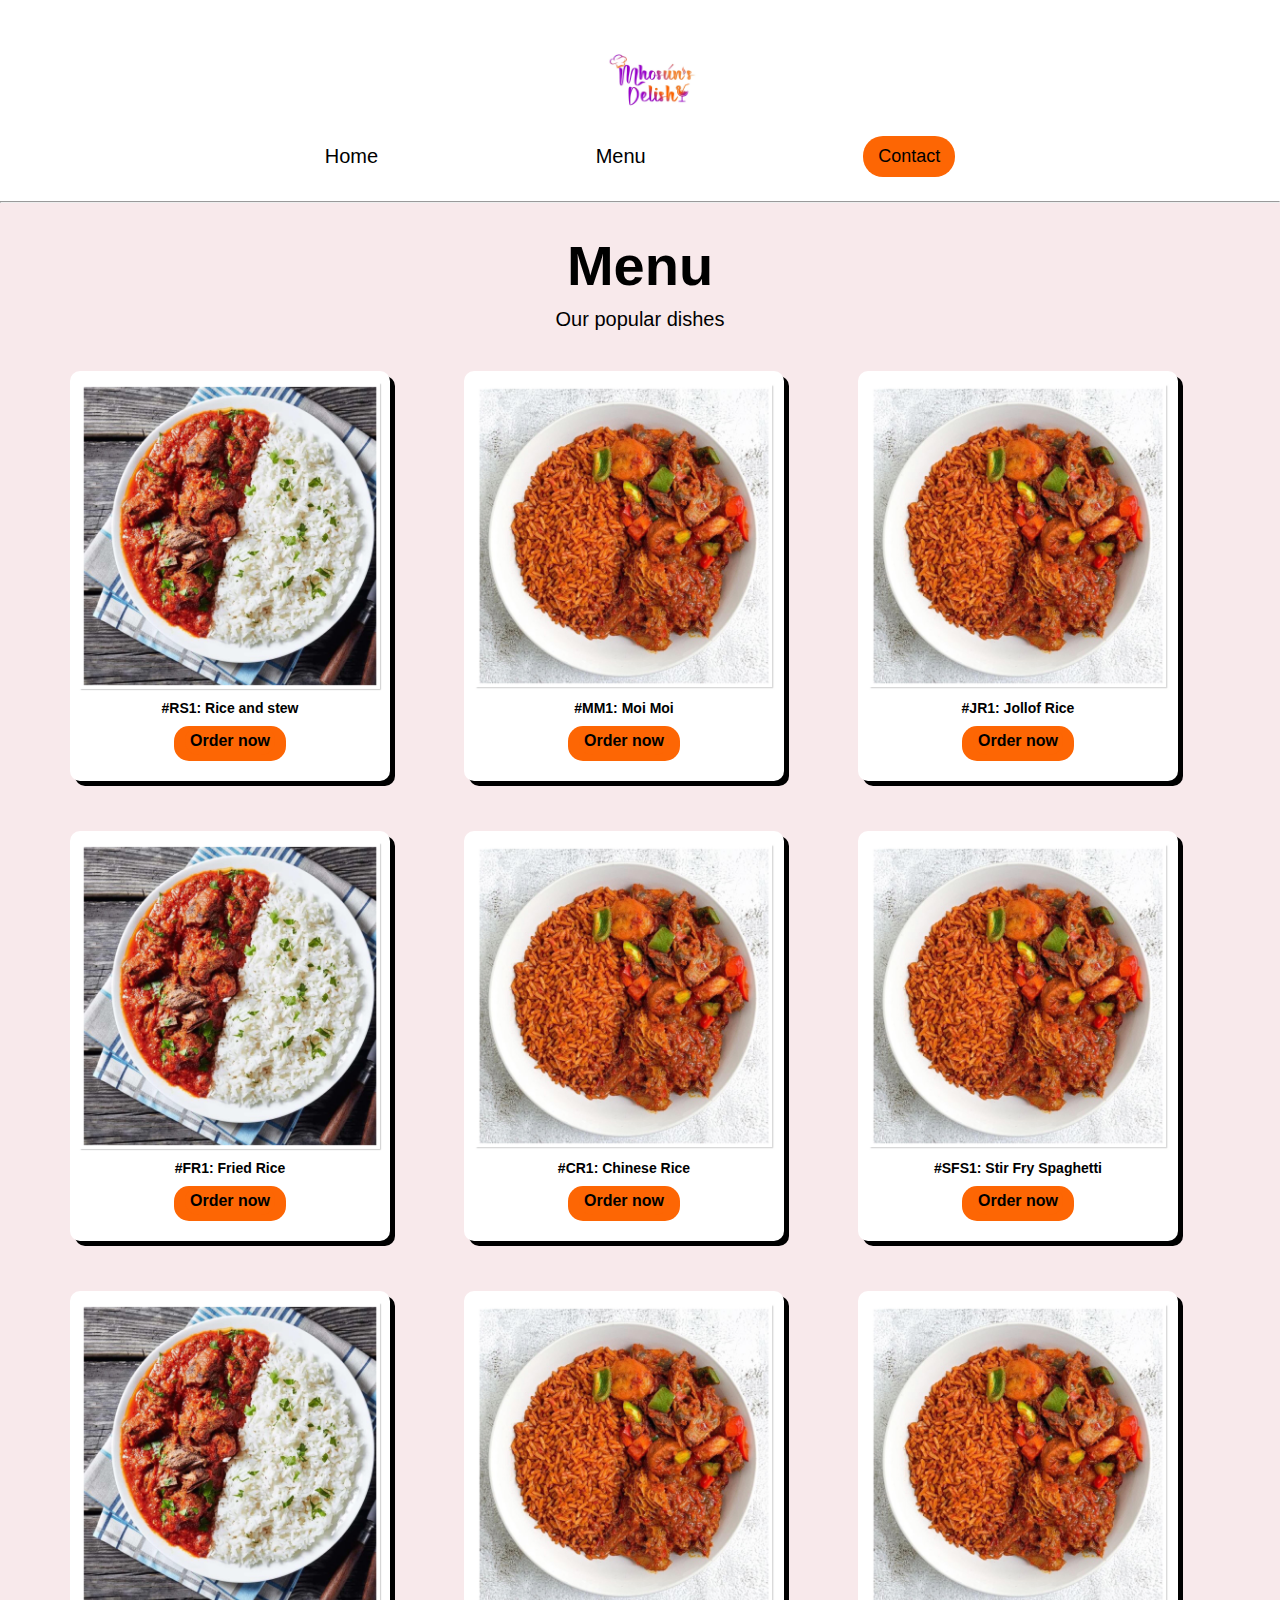
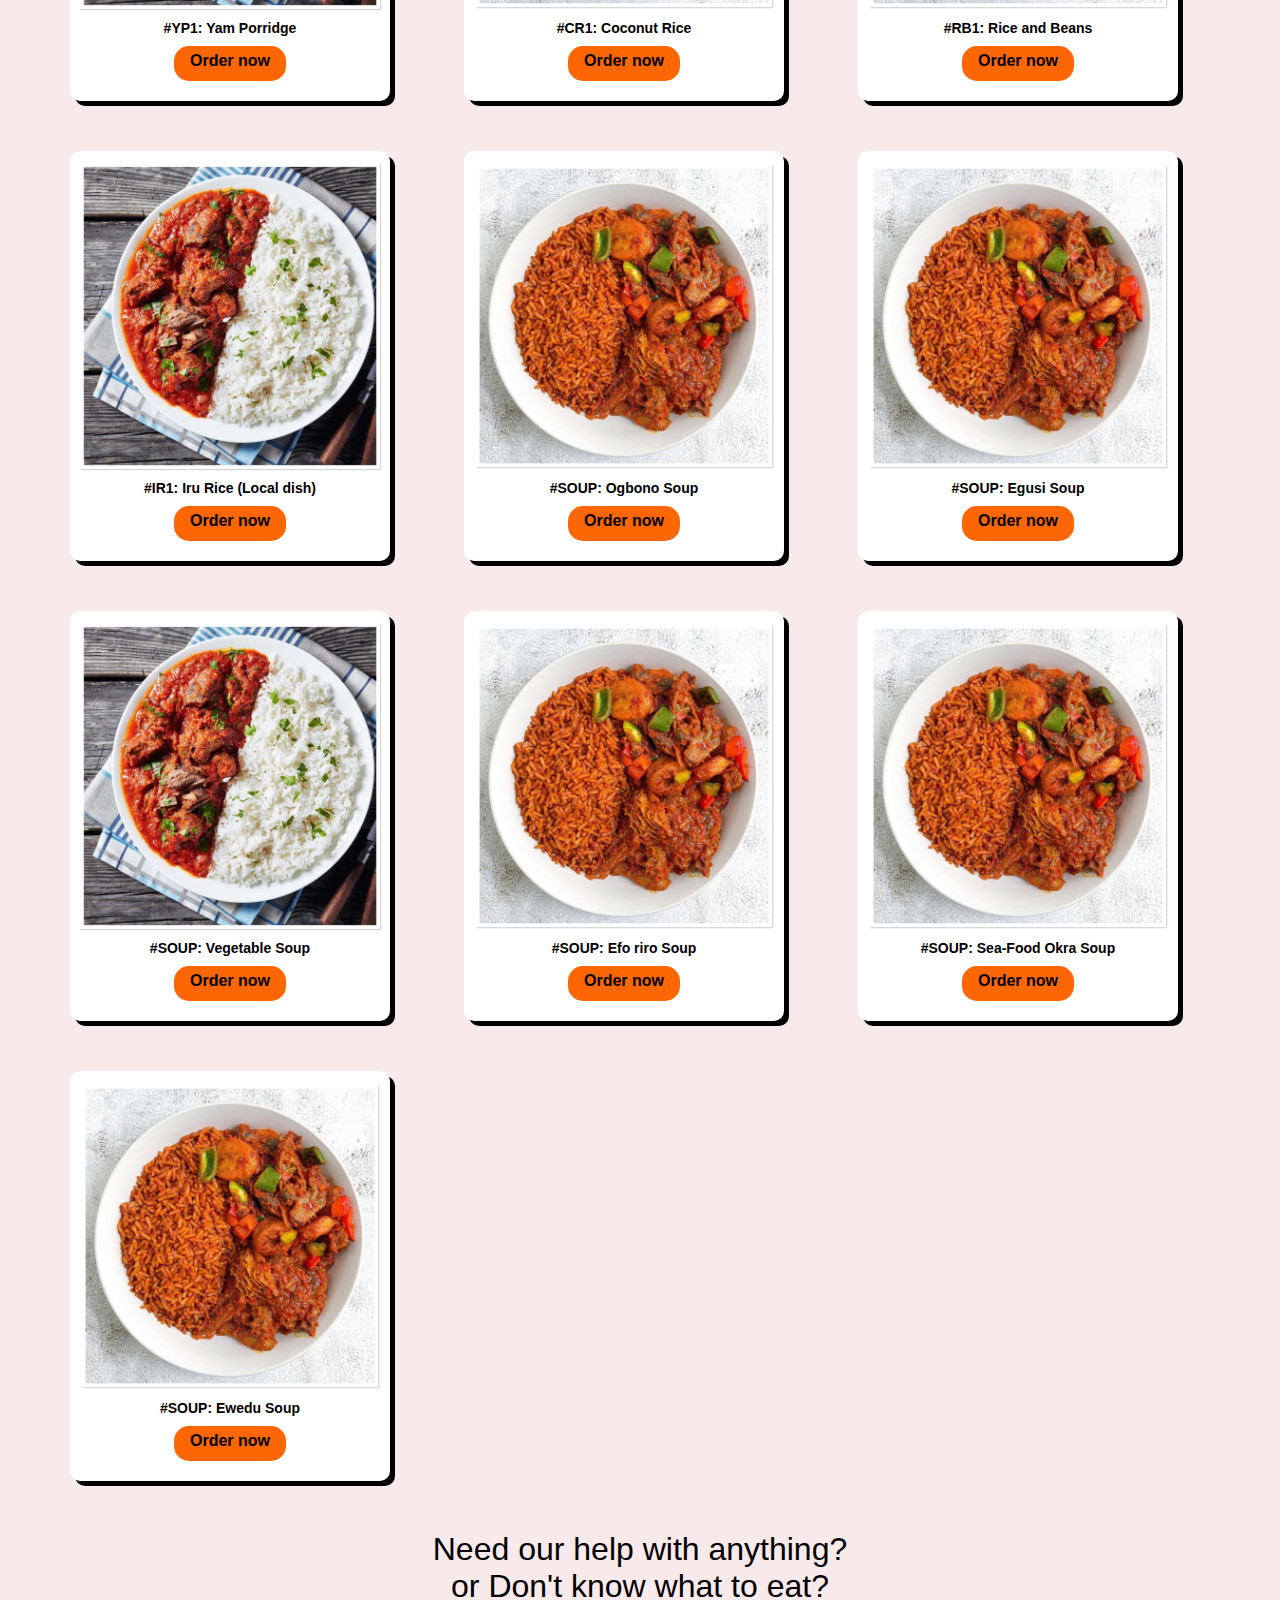
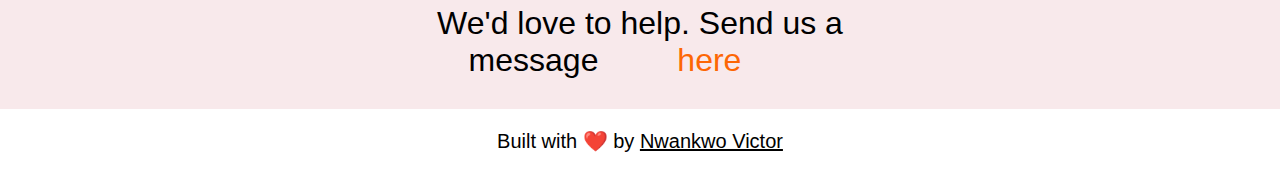
==== commit 138eef64: "Chore: Added Labels and categories for menu items." ====
--- a/menu.html
+++ b/menu.html
@@ -100,7 +100,7 @@
         </div>
         <div class="menu-tile">
             <img src="./assets/Hero pic - 2.jpg" alt="Jollof" class="menu-img">
-            <p>#SOUP: Sea Food Okra Soup</p>
+            <p>#SOUP: Sea-Food Okra Soup</p>
             <button><a href="https://www.instagram.com/mhosuns.delish?igsh=NTc4MTIwNjQ2YQ==" target="_blank"><p>Order now</p></a></button>
         </div>
         <div class="menu-tile">
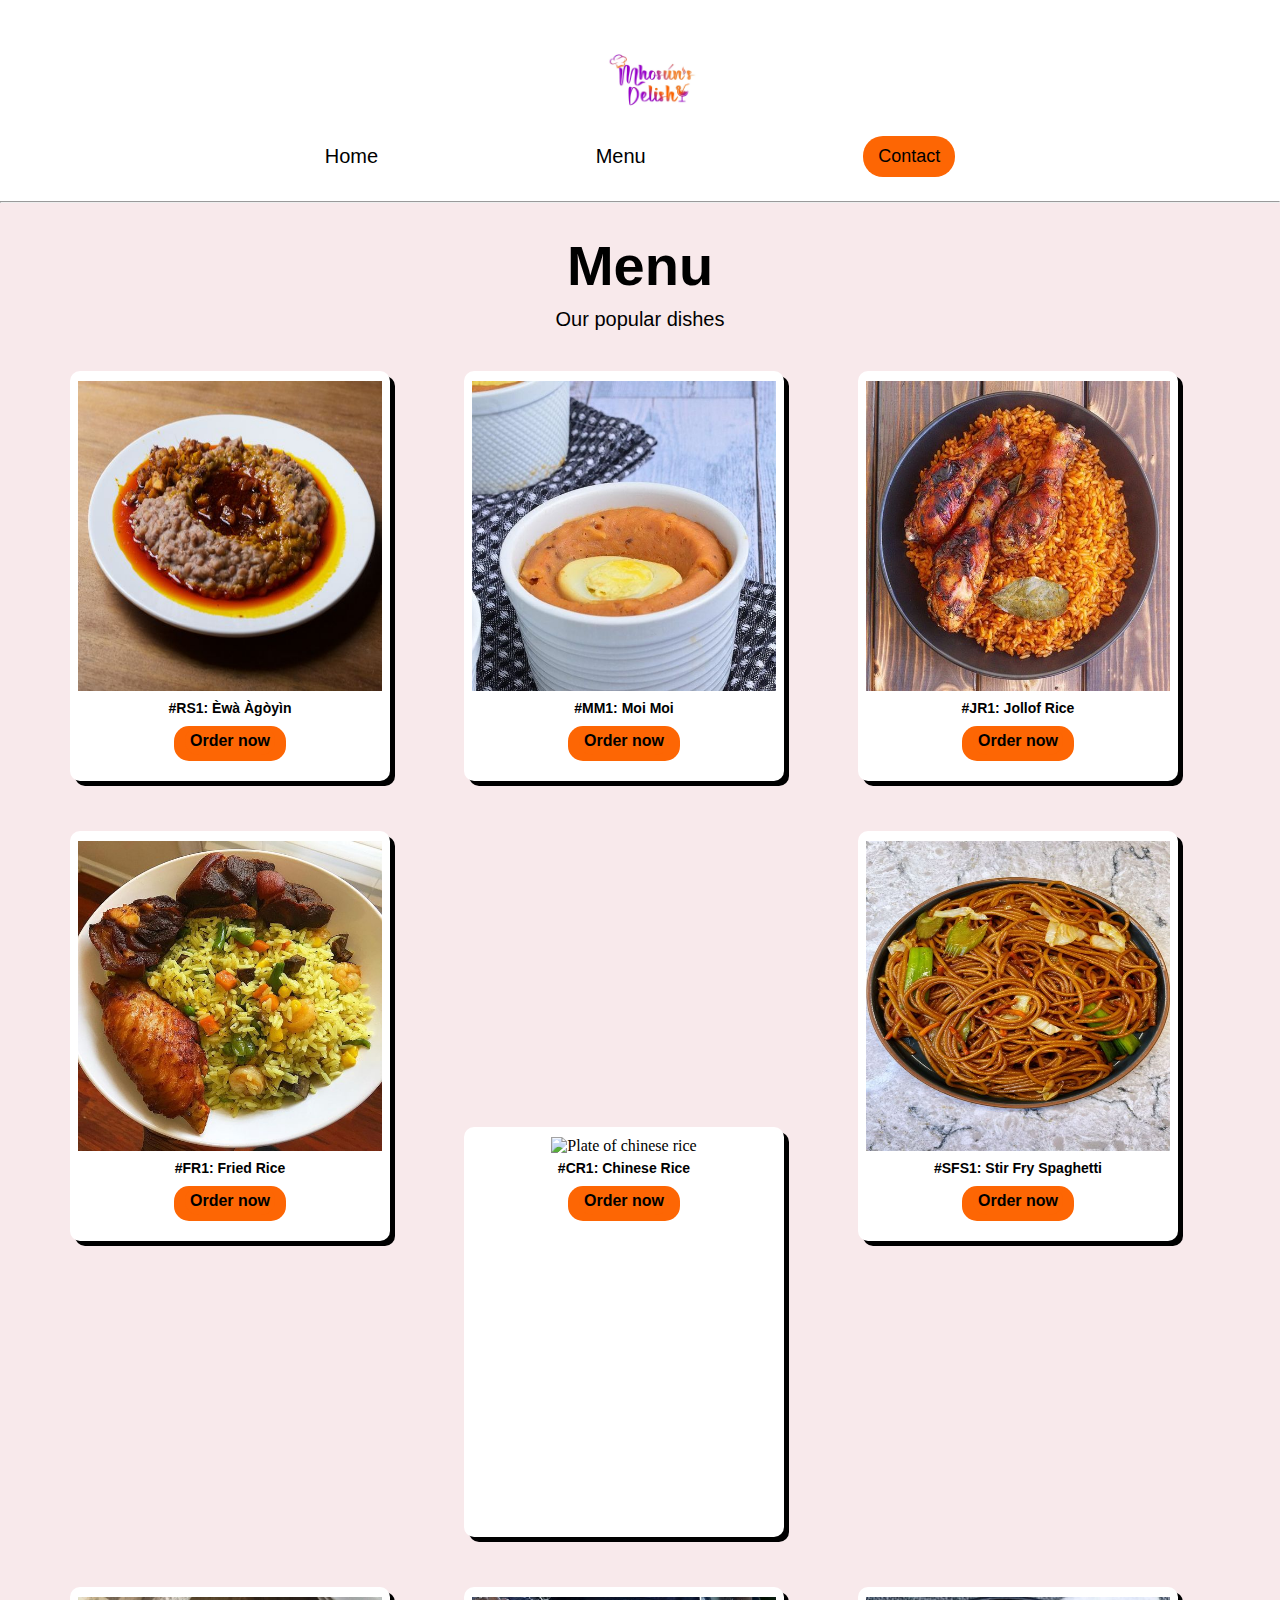
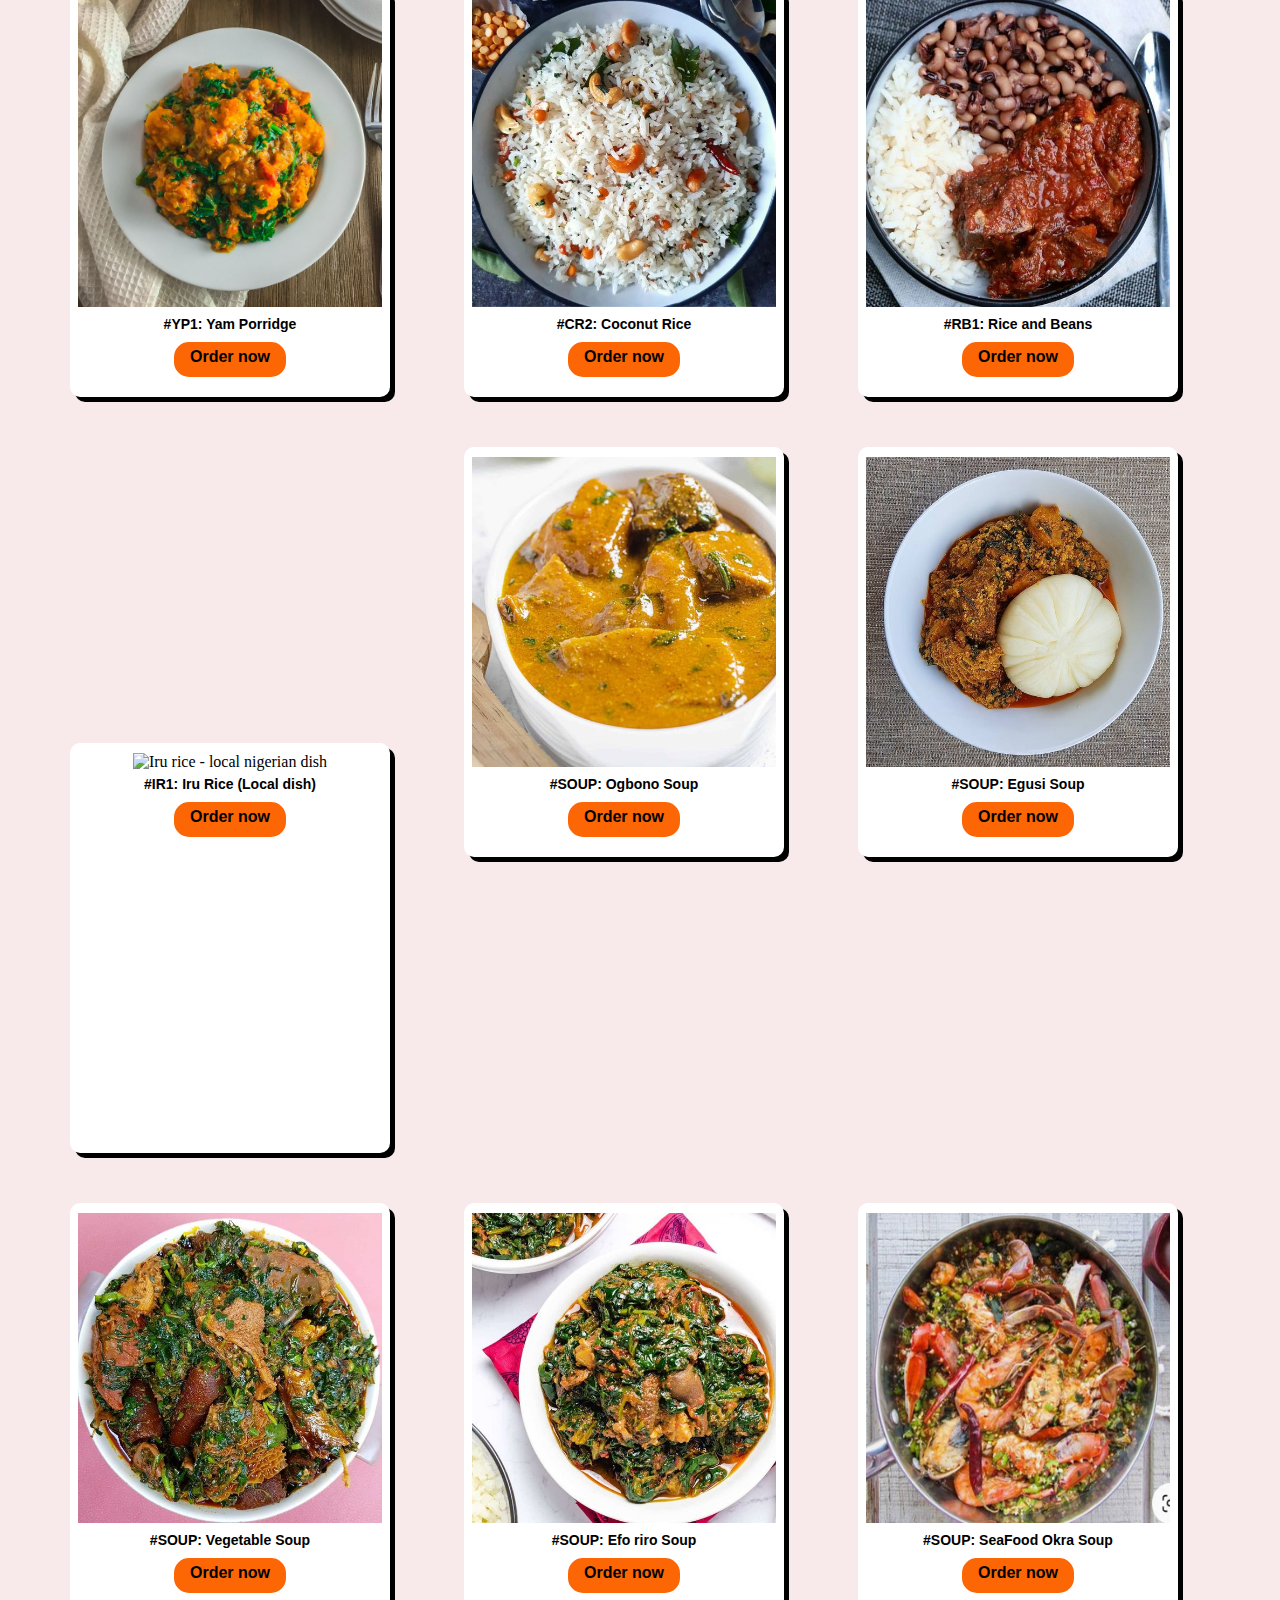
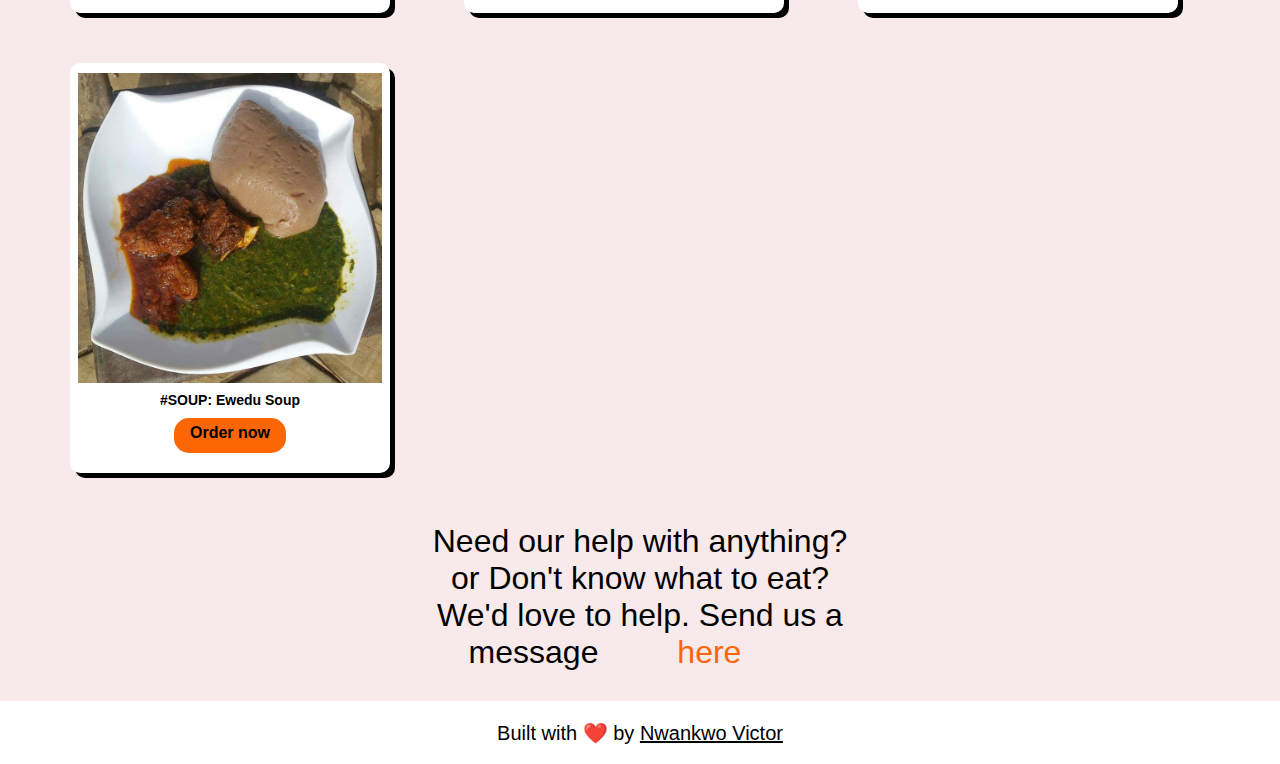
==== commit 46349368: "Chore: Added corresponding images for all menu items." ====
--- a/menu.html
+++ b/menu.html
@@ -29,82 +29,82 @@
         <h1>Menu</h1>
         <p class="menu-p">Our popular dishes</p>
         <div class="menu-tile">
-            <img src="./assets/Hero pic - 1.jpg" alt="White rice and stew" class="menu-img">
-            <p>#RS1: Rice and stew</p>
+            <img src="./assets/Ewa agoyin.jpg" alt="Beans and stew" class="menu-img">
+            <p>#RS1: Èwà Àgòyìn</p>
             <button><a href="https://www.instagram.com/mhosuns.delish?igsh=NTc4MTIwNjQ2YQ==" target="_blank"><p>Order now</p></a></button>
         </div>
         <div class="menu-tile">
-            <img src="./assets/Hero pic - 2.jpg" alt="Jollof" class="menu-img">
+            <img src="./assets/moi moi img.jpg" alt="moi moi" class="menu-img">
             <p>#MM1: Moi Moi</p>
             <button><a href="https://www.instagram.com/mhosuns.delish?igsh=NTc4MTIwNjQ2YQ==" target="_blank"><p>Order now</p></a></button>
         </div>
         <div class="menu-tile">
-            <img src="./assets/Hero pic - 2.jpg" alt="Jollof" class="menu-img">
+            <img src="./assets/Jollof rice img.jpg" alt="Plate of jollof rice" class="menu-img">
             <p>#JR1: Jollof Rice</p>
             <button><a href="https://www.instagram.com/mhosuns.delish?igsh=NTc4MTIwNjQ2YQ==" target="_blank"><p>Order now</p></a></button>
         </div>
         <div class="menu-tile">
-            <img src="./assets/Hero pic - 1.jpg" alt="White rice and stew" class="menu-img">
+            <img src="./assets/Fried rice img.jpg" alt="Plate of fried rice" class="menu-img">
             <p>#FR1: Fried Rice</p>
             <button><a href="https://www.instagram.com/mhosuns.delish?igsh=NTc4MTIwNjQ2YQ==" target="_blank"><p>Order now</p></a></button>
         </div>
         <div class="menu-tile">
-            <img src="./assets/Hero pic - 2.jpg" alt="Jollof" class="menu-img">
+            <img src="./assets/Chinese rice img.jpg" alt="Plate of chinese rice" class="menu-img">
             <p>#CR1: Chinese Rice</p>
             <button><a href="https://www.instagram.com/mhosuns.delish?igsh=NTc4MTIwNjQ2YQ==" target="_blank"><p>Order now</p></a></button>
         </div>
         <div class="menu-tile">
-            <img src="./assets/Hero pic - 2.jpg" alt="Jollof" class="menu-img">
+            <img src="./assets/Stir fry spag img.jpg" alt="Bowl of stir fry spaghetti" class="menu-img">
             <p>#SFS1: Stir Fry Spaghetti</p>
             <button><a href="https://www.instagram.com/mhosuns.delish?igsh=NTc4MTIwNjQ2YQ==" target="_blank"><p>Order now</p></a></button>
         </div>
         <div class="menu-tile">
-            <img src="./assets/Hero pic - 1.jpg" alt="White rice and stew" class="menu-img">
+            <img src="./assets/Yam porridge img.jpg" alt="Plate of yam porridge" class="menu-img">
             <p>#YP1: Yam Porridge</p>
             <button><a href="https://www.instagram.com/mhosuns.delish?igsh=NTc4MTIwNjQ2YQ==" target="_blank"><p>Order now</p></a></button>
         </div>
         <div class="menu-tile">
-            <img src="./assets/Hero pic - 2.jpg" alt="Jollof" class="menu-img">
-            <p>#CR1: Coconut Rice</p>
+            <img src="./assets/Coconut rice img.jpg" alt="Plate of coconut rice" class="menu-img">
+            <p>#CR2: Coconut Rice</p>
             <button><a href="https://www.instagram.com/mhosuns.delish?igsh=NTc4MTIwNjQ2YQ==" target="_blank"><p>Order now</p></a></button>
         </div>
         <div class="menu-tile">
-            <img src="./assets/Hero pic - 2.jpg" alt="Jollof" class="menu-img">
+            <img src="./assets/Rice and beans img.jpg" alt="Rice and beans" class="menu-img">
             <p>#RB1: Rice and Beans</p>
             <button><a href="https://www.instagram.com/mhosuns.delish?igsh=NTc4MTIwNjQ2YQ==" target="_blank"><p>Order now</p></a></button>
         </div>
         <div class="menu-tile">
-            <img src="./assets/Hero pic - 1.jpg" alt="White rice and stew" class="menu-img">
+            <img src="./assets/Iru rice.jpg" alt="Iru rice - local nigerian dish" class="menu-img">
             <p>#IR1: Iru Rice (Local dish)</p>
             <button><a href="https://www.instagram.com/mhosuns.delish?igsh=NTc4MTIwNjQ2YQ==" target="_blank"><p>Order now</p></a></button>
         </div>
         <div class="menu-tile">
-            <img src="./assets/Hero pic - 2.jpg" alt="Jollof" class="menu-img">
+            <img src="./assets/Ogbono soup.jpg" alt="Ogbono soup" class="menu-img">
             <p>#SOUP: Ogbono Soup</p>
             <button><a href="https://www.instagram.com/mhosuns.delish?igsh=NTc4MTIwNjQ2YQ==" target="_blank"><p>Order now</p></a></button>
         </div>
         <div class="menu-tile">
-            <img src="./assets/Hero pic - 2.jpg" alt="Jollof" class="menu-img">
+            <img src="./assets/Egusi soup img.jpg" alt="Egusi soup" class="menu-img">
             <p>#SOUP: Egusi Soup</p>
             <button><a href="https://www.instagram.com/mhosuns.delish?igsh=NTc4MTIwNjQ2YQ==" target="_blank"><p>Order now</p></a></button>
         </div>
         <div class="menu-tile">
-            <img src="./assets/Hero pic - 1.jpg" alt="White rice and stew" class="menu-img">
+            <img src="./assets/Vegetable soup img.jpg" alt="Vegetable soup" class="menu-img">
             <p>#SOUP: Vegetable Soup</p>
             <button><a href="https://www.instagram.com/mhosuns.delish?igsh=NTc4MTIwNjQ2YQ==" target="_blank"><p>Order now</p></a></button>
         </div>
         <div class="menu-tile">
-            <img src="./assets/Hero pic - 2.jpg" alt="Jollof" class="menu-img">
+            <img src="./assets/Efo riro img.jpg" alt="Efo riro soup - Nigerian dish" class="menu-img">
             <p>#SOUP: Efo riro Soup</p>
             <button><a href="https://www.instagram.com/mhosuns.delish?igsh=NTc4MTIwNjQ2YQ==" target="_blank"><p>Order now</p></a></button>
         </div>
         <div class="menu-tile">
-            <img src="./assets/Hero pic - 2.jpg" alt="Jollof" class="menu-img">
-            <p>#SOUP: Sea-Food Okra Soup</p>
+            <img src="./assets/Seafood Okra.png" alt="Seafood okra soup" class="menu-img">
+            <p>#SOUP: SeaFood Okra Soup</p>
             <button><a href="https://www.instagram.com/mhosuns.delish?igsh=NTc4MTIwNjQ2YQ==" target="_blank"><p>Order now</p></a></button>
         </div>
         <div class="menu-tile">
-            <img src="./assets/Hero pic - 2.jpg" alt="Jollof" class="menu-img">
+            <img src="./assets/Ewedu" alt="Ewedu soup" class="menu-img">
             <p>#SOUP: Ewedu Soup</p>
             <button><a href="https://www.instagram.com/mhosuns.delish?igsh=NTc4MTIwNjQ2YQ==" target="_blank"><p>Order now</p></a></button>
         </div>
--- a/styles.css
+++ b/styles.css
@@ -335,7 +335,7 @@
 
     #Menu .cta-text {
         font-size: 1.8rem;
-        margin: 0px 70px;
+        margin: 0px 90px;
         padding-bottom: 30px;
     }
 
@@ -769,7 +769,7 @@
 
     #Menu .cta-text {
         font-size: 2.5rem;
-        margin: 0px 370px;
+        margin: 0px 400px;
         padding-bottom: 30px;
     }
 
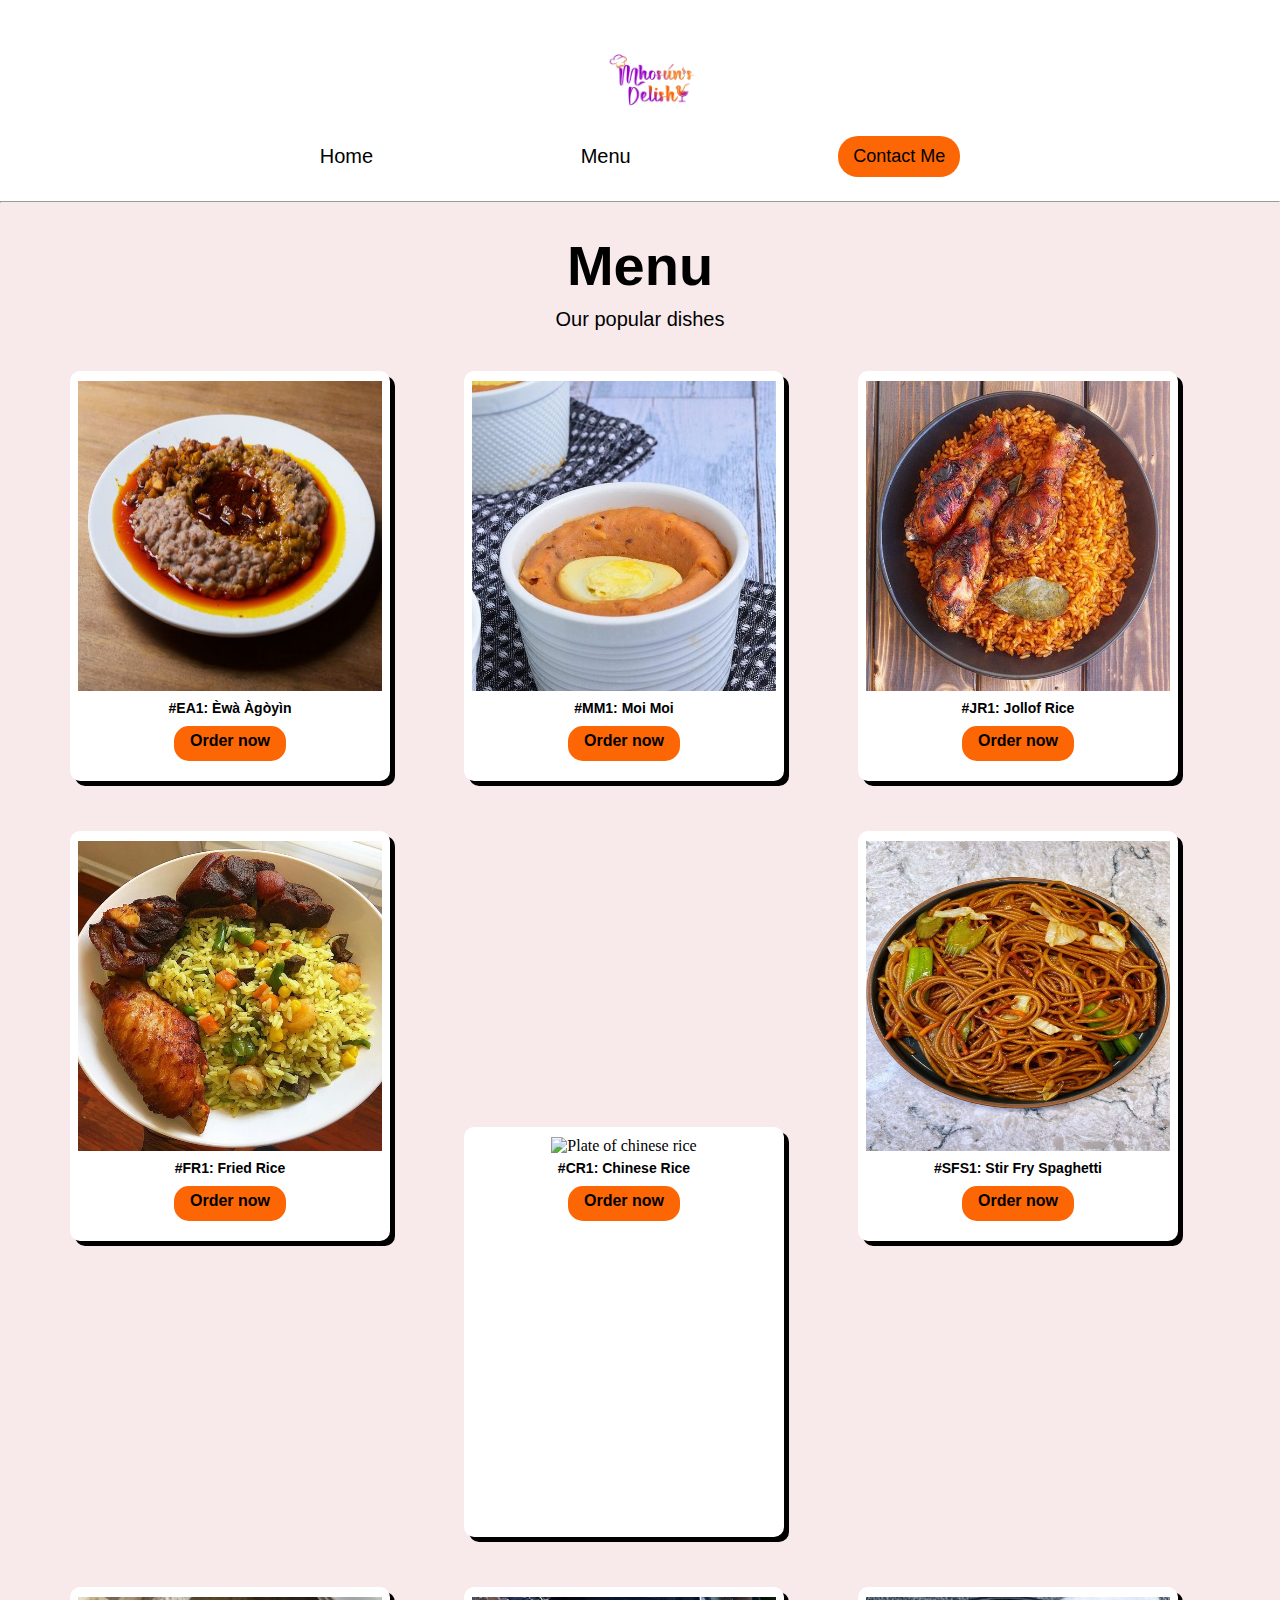
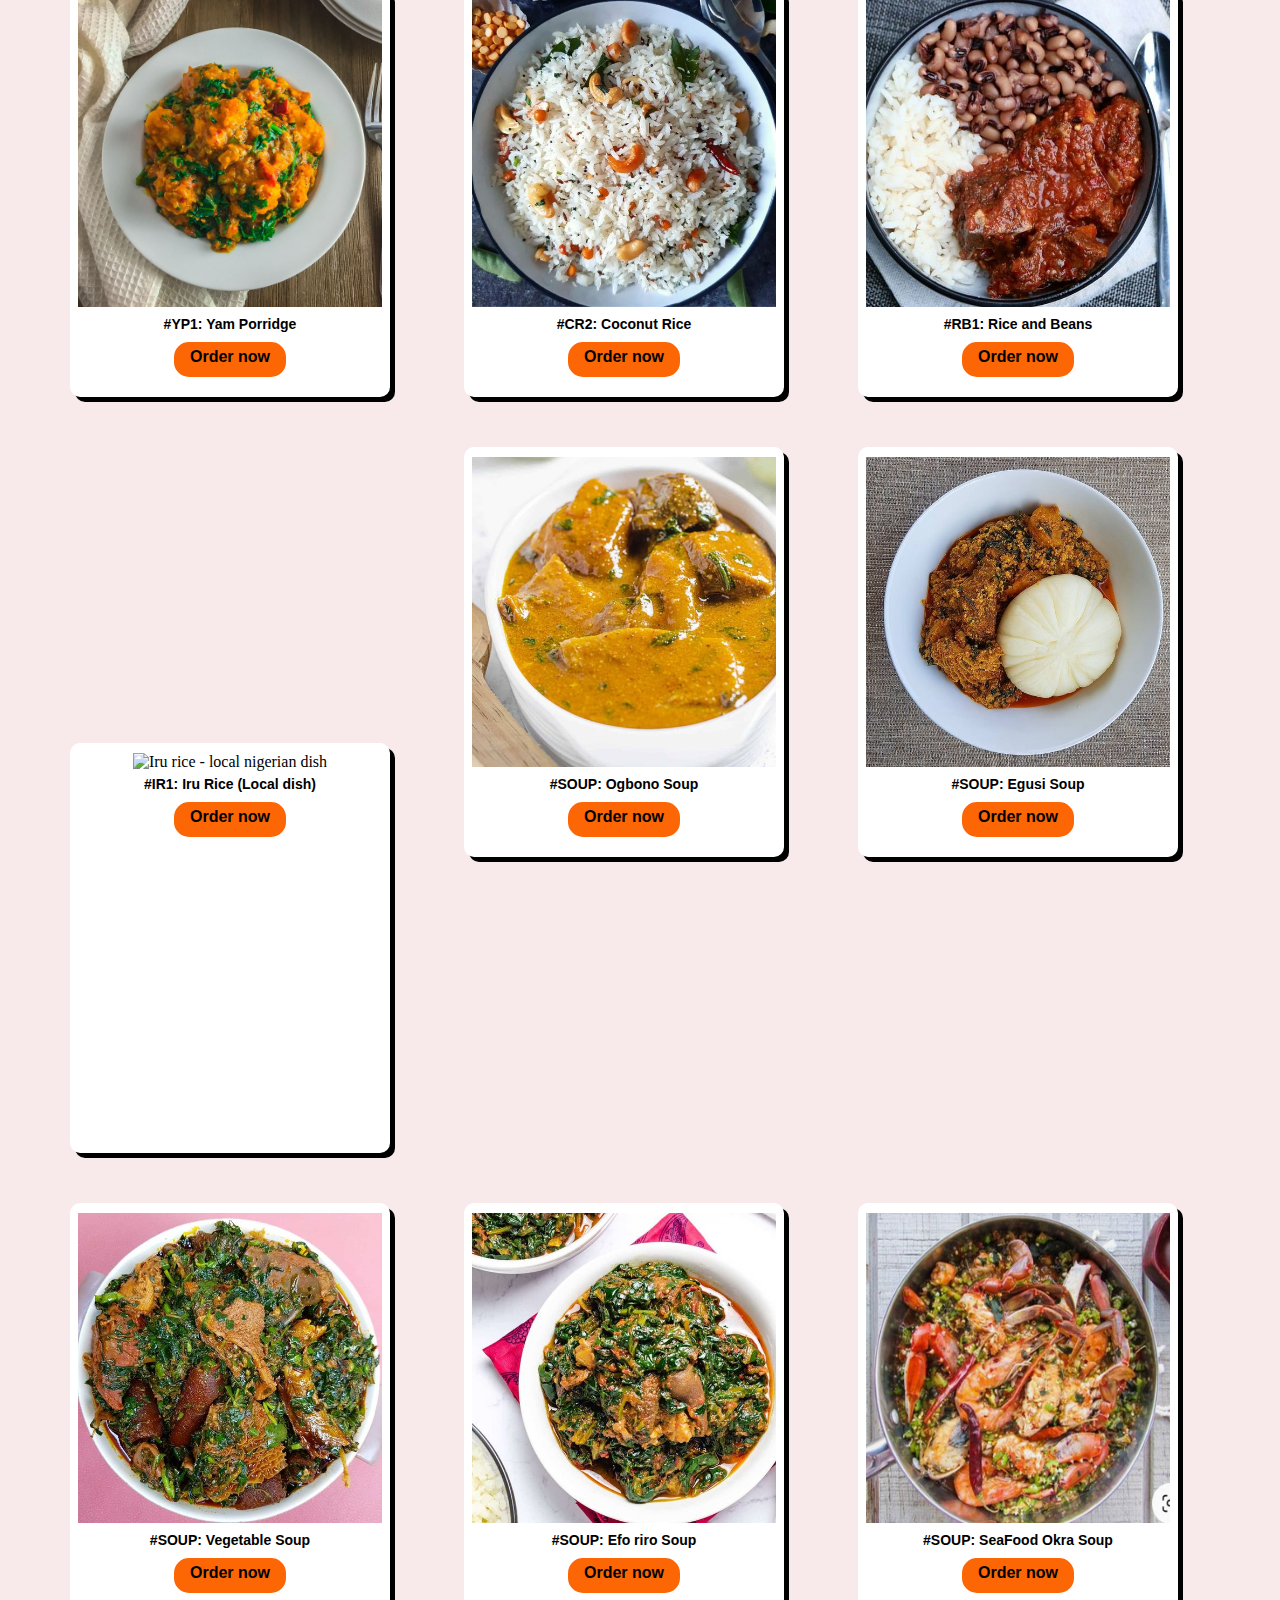
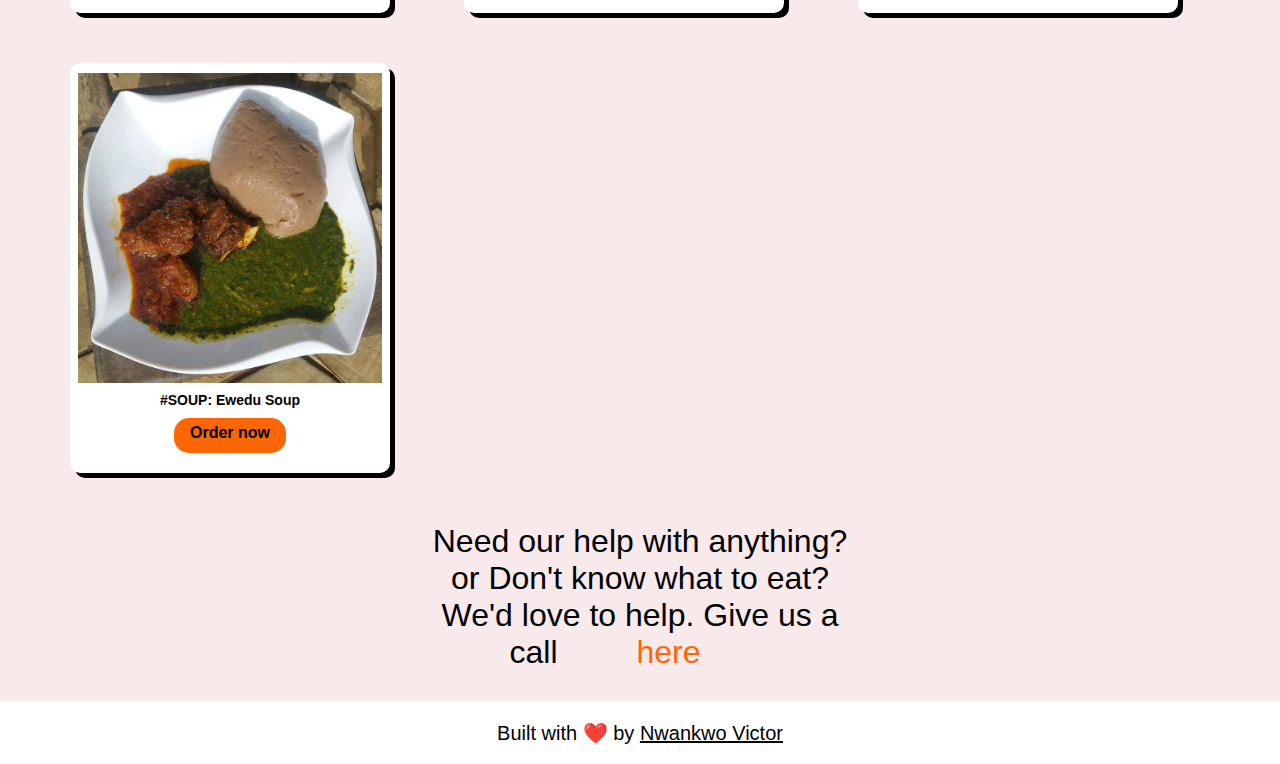
==== commit 41db25ea: "Chore: Changed links to telephone." ====
--- a/menu.html
+++ b/menu.html
@@ -19,7 +19,7 @@
         <nav>
             <a href="index.html">Home</a>
             <a href="menu.html">Menu</a>
-            <a href="https://www.instagram.com/mhosuns.delish?igsh=NTc4MTIwNjQ2YQ==" class="contact" target="_blank">Contact</a>
+            <a href="tel:+2347058017646" class="contact" target="_blank">Contact Me</a>
         </nav>
     </div>
 
@@ -30,88 +30,88 @@
         <p class="menu-p">Our popular dishes</p>
         <div class="menu-tile">
             <img src="./assets/Ewa agoyin.jpg" alt="Beans and stew" class="menu-img">
-            <p>#RS1: Èwà Àgòyìn</p>
-            <button><a href="https://www.instagram.com/mhosuns.delish?igsh=NTc4MTIwNjQ2YQ==" target="_blank"><p>Order now</p></a></button>
+            <p>#EA1: Èwà Àgòyìn</p>
+            <button><a href="tel:+2347058017646" target="_blank"><p>Order now</p></a></button>
         </div>
         <div class="menu-tile">
             <img src="./assets/moi moi img.jpg" alt="moi moi" class="menu-img">
             <p>#MM1: Moi Moi</p>
-            <button><a href="https://www.instagram.com/mhosuns.delish?igsh=NTc4MTIwNjQ2YQ==" target="_blank"><p>Order now</p></a></button>
+            <button><a href="tel:+2347058017646" target="_blank"><p>Order now</p></a></button>
         </div>
         <div class="menu-tile">
             <img src="./assets/Jollof rice img.jpg" alt="Plate of jollof rice" class="menu-img">
             <p>#JR1: Jollof Rice</p>
-            <button><a href="https://www.instagram.com/mhosuns.delish?igsh=NTc4MTIwNjQ2YQ==" target="_blank"><p>Order now</p></a></button>
+            <button><a href="tel:+2347058017646" target="_blank"><p>Order now</p></a></button>
         </div>
         <div class="menu-tile">
             <img src="./assets/Fried rice img.jpg" alt="Plate of fried rice" class="menu-img">
             <p>#FR1: Fried Rice</p>
-            <button><a href="https://www.instagram.com/mhosuns.delish?igsh=NTc4MTIwNjQ2YQ==" target="_blank"><p>Order now</p></a></button>
+            <button><a href="tel:+2347058017646" target="_blank"><p>Order now</p></a></button>
         </div>
         <div class="menu-tile">
             <img src="./assets/Chinese rice img.jpg" alt="Plate of chinese rice" class="menu-img">
             <p>#CR1: Chinese Rice</p>
-            <button><a href="https://www.instagram.com/mhosuns.delish?igsh=NTc4MTIwNjQ2YQ==" target="_blank"><p>Order now</p></a></button>
+            <button><a href="tel:+2347058017646" target="_blank"><p>Order now</p></a></button>
         </div>
         <div class="menu-tile">
             <img src="./assets/Stir fry spag img.jpg" alt="Bowl of stir fry spaghetti" class="menu-img">
             <p>#SFS1: Stir Fry Spaghetti</p>
-            <button><a href="https://www.instagram.com/mhosuns.delish?igsh=NTc4MTIwNjQ2YQ==" target="_blank"><p>Order now</p></a></button>
+            <button><a href="tel:+2347058017646" target="_blank"><p>Order now</p></a></button>
         </div>
         <div class="menu-tile">
             <img src="./assets/Yam porridge img.jpg" alt="Plate of yam porridge" class="menu-img">
             <p>#YP1: Yam Porridge</p>
-            <button><a href="https://www.instagram.com/mhosuns.delish?igsh=NTc4MTIwNjQ2YQ==" target="_blank"><p>Order now</p></a></button>
+            <button><a href="tel:+2347058017646" target="_blank"><p>Order now</p></a></button>
         </div>
         <div class="menu-tile">
             <img src="./assets/Coconut rice img.jpg" alt="Plate of coconut rice" class="menu-img">
             <p>#CR2: Coconut Rice</p>
-            <button><a href="https://www.instagram.com/mhosuns.delish?igsh=NTc4MTIwNjQ2YQ==" target="_blank"><p>Order now</p></a></button>
+            <button><a href="tel:+2347058017646" target="_blank"><p>Order now</p></a></button>
         </div>
         <div class="menu-tile">
             <img src="./assets/Rice and beans img.jpg" alt="Rice and beans" class="menu-img">
             <p>#RB1: Rice and Beans</p>
-            <button><a href="https://www.instagram.com/mhosuns.delish?igsh=NTc4MTIwNjQ2YQ==" target="_blank"><p>Order now</p></a></button>
+            <button><a href="tel:+2347058017646" target="_blank"><p>Order now</p></a></button>
         </div>
         <div class="menu-tile">
             <img src="./assets/Iru rice.jpg" alt="Iru rice - local nigerian dish" class="menu-img">
             <p>#IR1: Iru Rice (Local dish)</p>
-            <button><a href="https://www.instagram.com/mhosuns.delish?igsh=NTc4MTIwNjQ2YQ==" target="_blank"><p>Order now</p></a></button>
+            <button><a href="tel:+2347058017646" target="_blank"><p>Order now</p></a></button>
         </div>
         <div class="menu-tile">
             <img src="./assets/Ogbono soup.jpg" alt="Ogbono soup" class="menu-img">
             <p>#SOUP: Ogbono Soup</p>
-            <button><a href="https://www.instagram.com/mhosuns.delish?igsh=NTc4MTIwNjQ2YQ==" target="_blank"><p>Order now</p></a></button>
+            <button><a href="tel:+2347058017646" target="_blank"><p>Order now</p></a></button>
         </div>
         <div class="menu-tile">
             <img src="./assets/Egusi soup img.jpg" alt="Egusi soup" class="menu-img">
             <p>#SOUP: Egusi Soup</p>
-            <button><a href="https://www.instagram.com/mhosuns.delish?igsh=NTc4MTIwNjQ2YQ==" target="_blank"><p>Order now</p></a></button>
+            <button><a href="tel:+2347058017646" target="_blank"><p>Order now</p></a></button>
         </div>
         <div class="menu-tile">
             <img src="./assets/Vegetable soup img.jpg" alt="Vegetable soup" class="menu-img">
             <p>#SOUP: Vegetable Soup</p>
-            <button><a href="https://www.instagram.com/mhosuns.delish?igsh=NTc4MTIwNjQ2YQ==" target="_blank"><p>Order now</p></a></button>
+            <button><a href="tel:+2347058017646" target="_blank"><p>Order now</p></a></button>
         </div>
         <div class="menu-tile">
             <img src="./assets/Efo riro img.jpg" alt="Efo riro soup - Nigerian dish" class="menu-img">
             <p>#SOUP: Efo riro Soup</p>
-            <button><a href="https://www.instagram.com/mhosuns.delish?igsh=NTc4MTIwNjQ2YQ==" target="_blank"><p>Order now</p></a></button>
+            <button><a href="tel:+2347058017646" target="_blank"><p>Order now</p></a></button>
         </div>
         <div class="menu-tile">
             <img src="./assets/Seafood Okra.png" alt="Seafood okra soup" class="menu-img">
             <p>#SOUP: SeaFood Okra Soup</p>
-            <button><a href="https://www.instagram.com/mhosuns.delish?igsh=NTc4MTIwNjQ2YQ==" target="_blank"><p>Order now</p></a></button>
+            <button><a href="tel:+2347058017646" target="_blank"><p>Order now</p></a></button>
         </div>
         <div class="menu-tile">
             <img src="./assets/Ewedu" alt="Ewedu soup" class="menu-img">
             <p>#SOUP: Ewedu Soup</p>
-            <button><a href="https://www.instagram.com/mhosuns.delish?igsh=NTc4MTIwNjQ2YQ==" target="_blank"><p>Order now</p></a></button>
+            <button><a href="tel:+2347058017646" target="_blank"><p>Order now</p></a></button>
         </div>
-        <p class="cta-text">Need our help with anything? or Don't know what to eat? We'd love to help. Send us a message <a href="https://www.instagram.com/mhosuns.delish?igsh=NTc4MTIwNjQ2YQ==" target="_blank">here</a></p>
+        <p class="cta-text">Need our help with anything? or Don't know what to eat? We'd love to help. Give us a call <a href="tel:+2347058017646" target="_blank">here</a></p>
     </div>
     <div id="footer">
-        <p>Built with ❤️ by <a href="https://x.com/theuzoman" target="_blank">Nwankwo Victor</a></p>
+        <p>Built with ❤️ by <a href="https://x.com/theuzomavictor" target="_blank">Nwankwo Victor</a></p>
     </div>
 </body>
 </html>
--- a/styles.css
+++ b/styles.css
@@ -112,6 +112,7 @@
 /* Hero button style */
 .button {
     background-color: #fd6604;
+    color: black;
     padding: 10px 20px;
     margin-top: 12px;
     margin-bottom: 20px;
